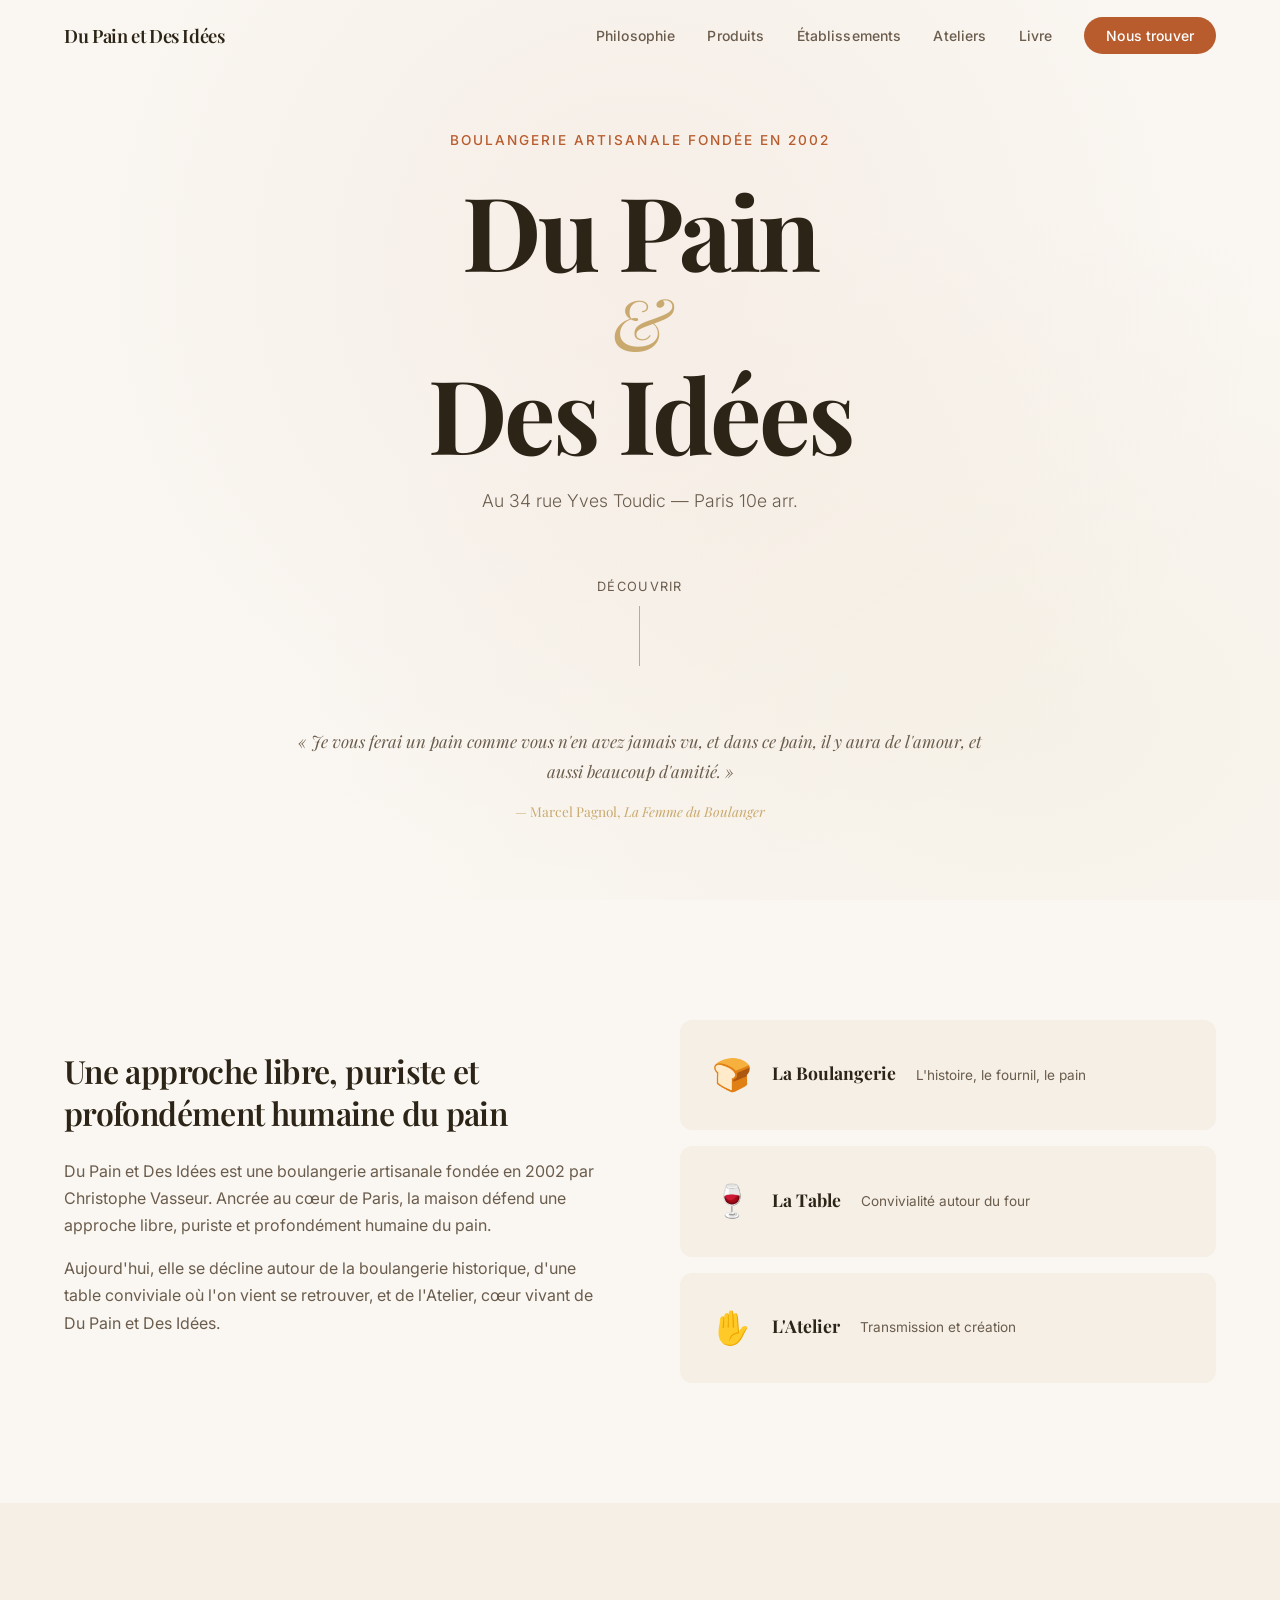
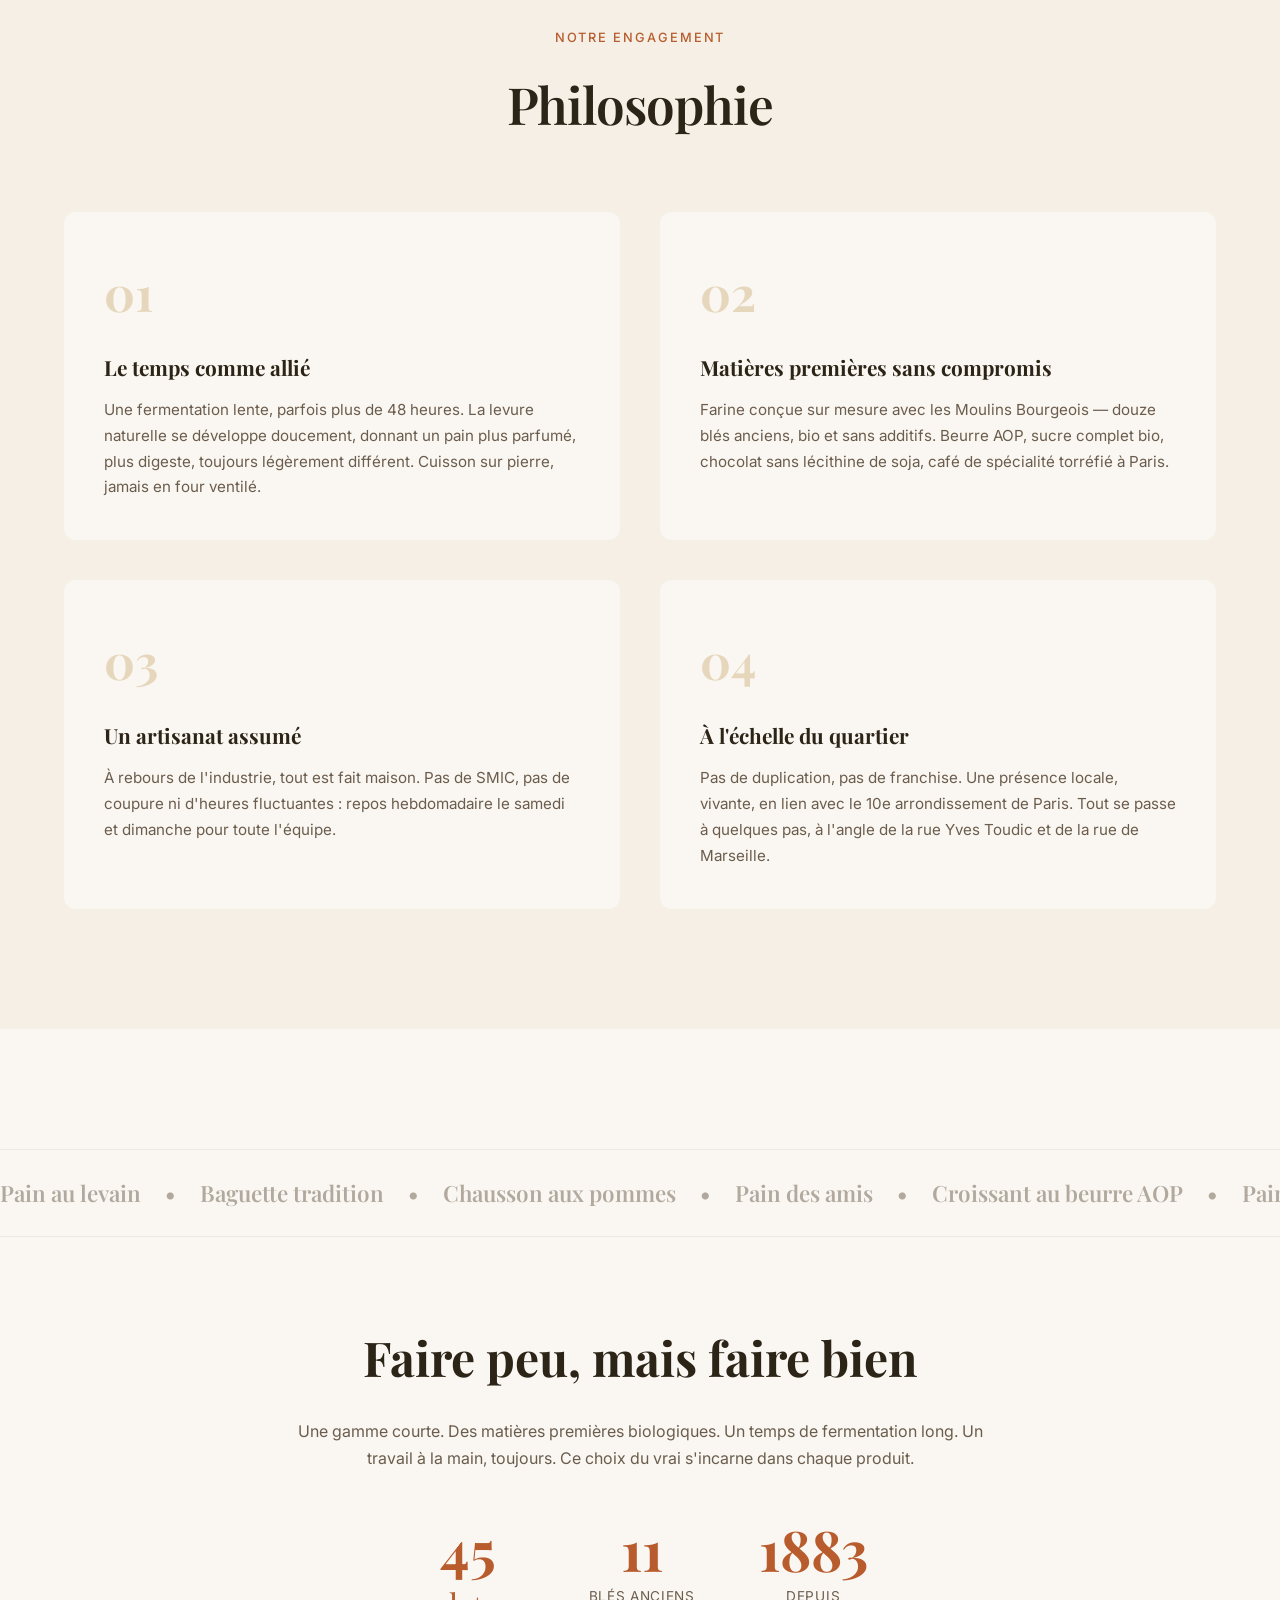
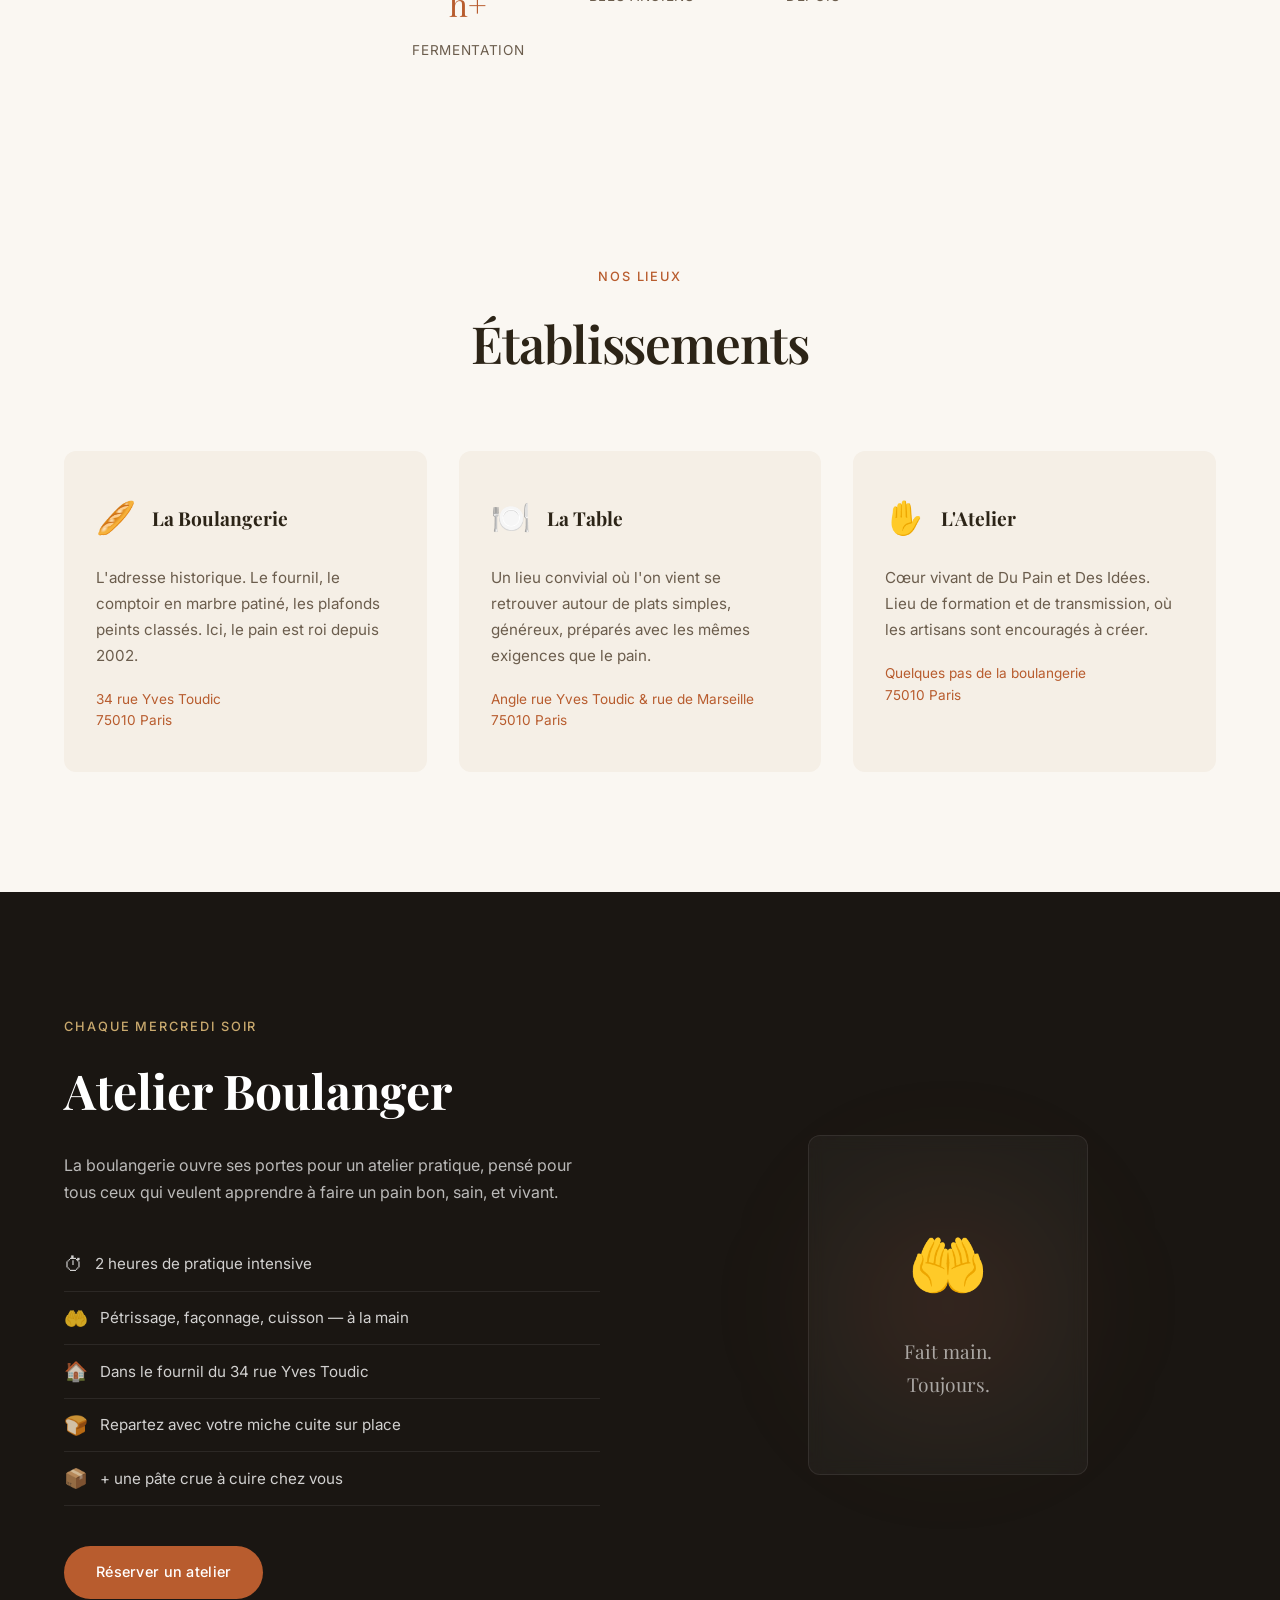
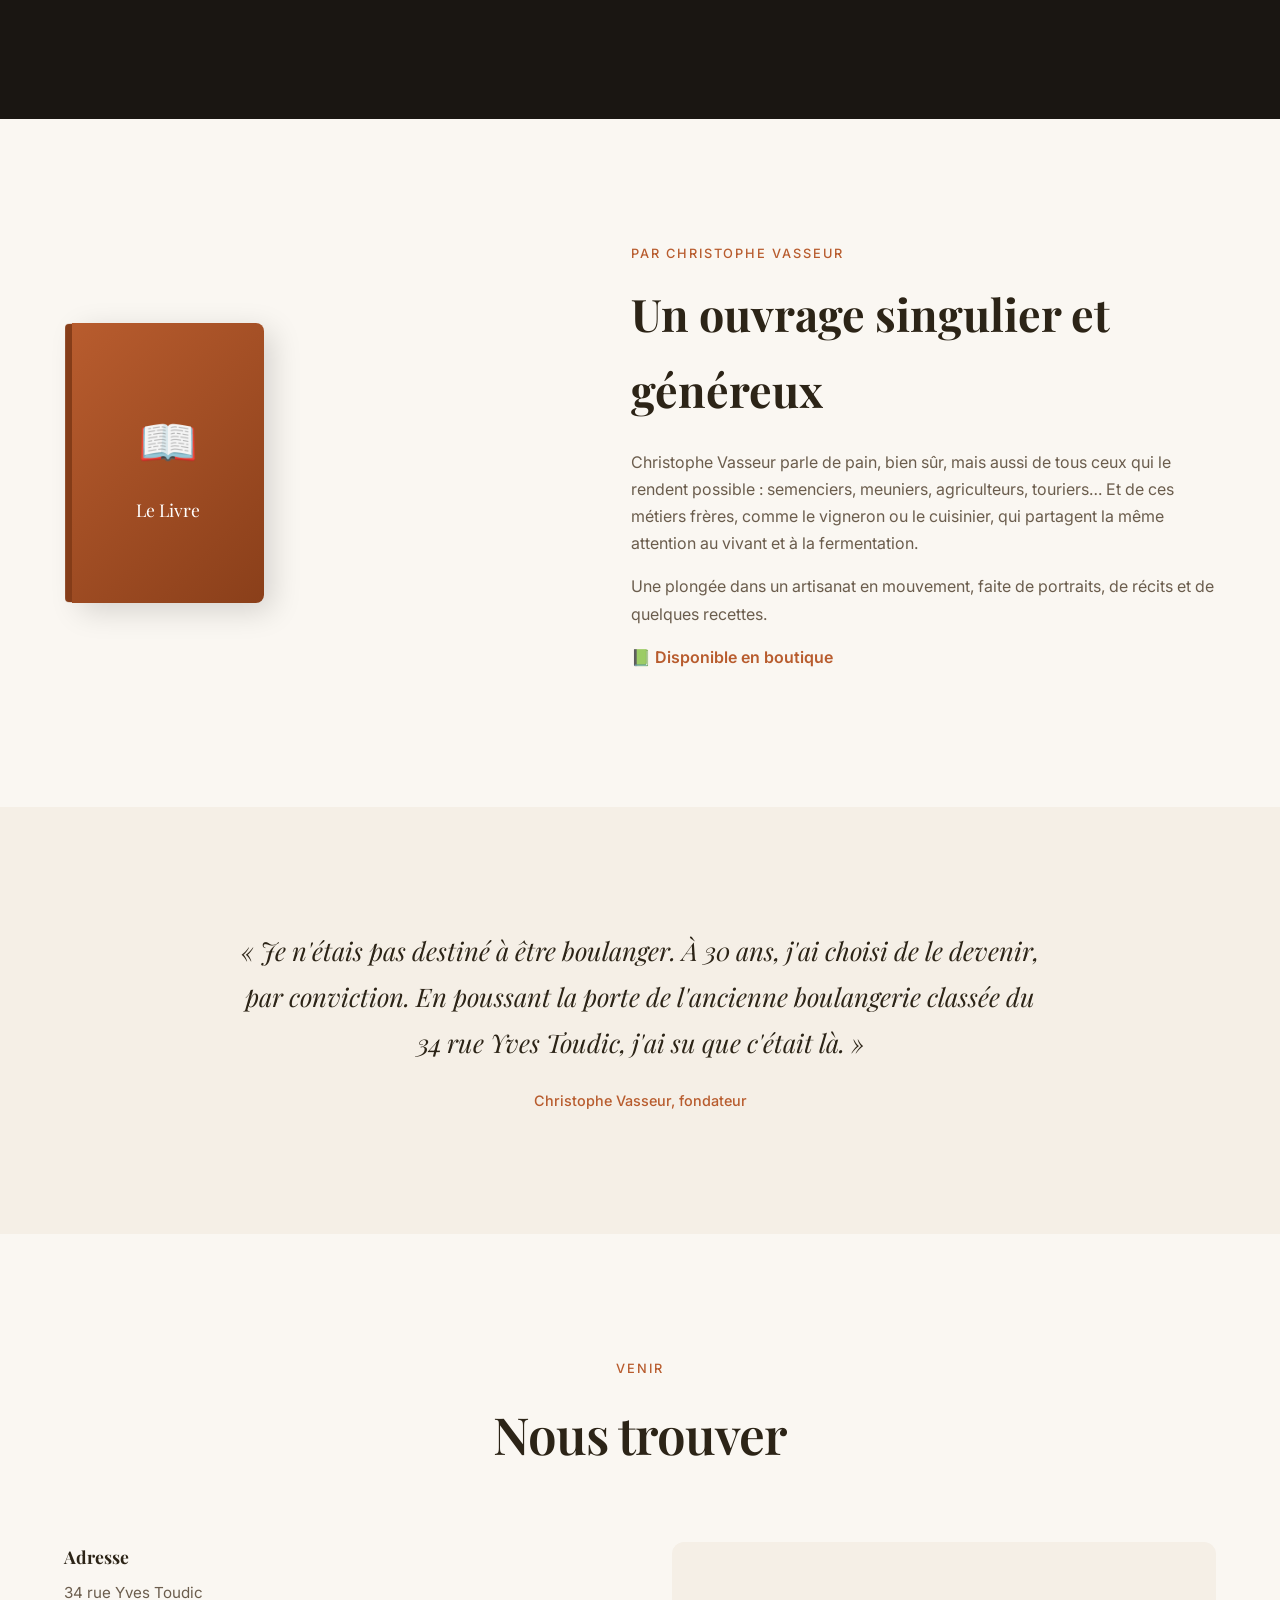
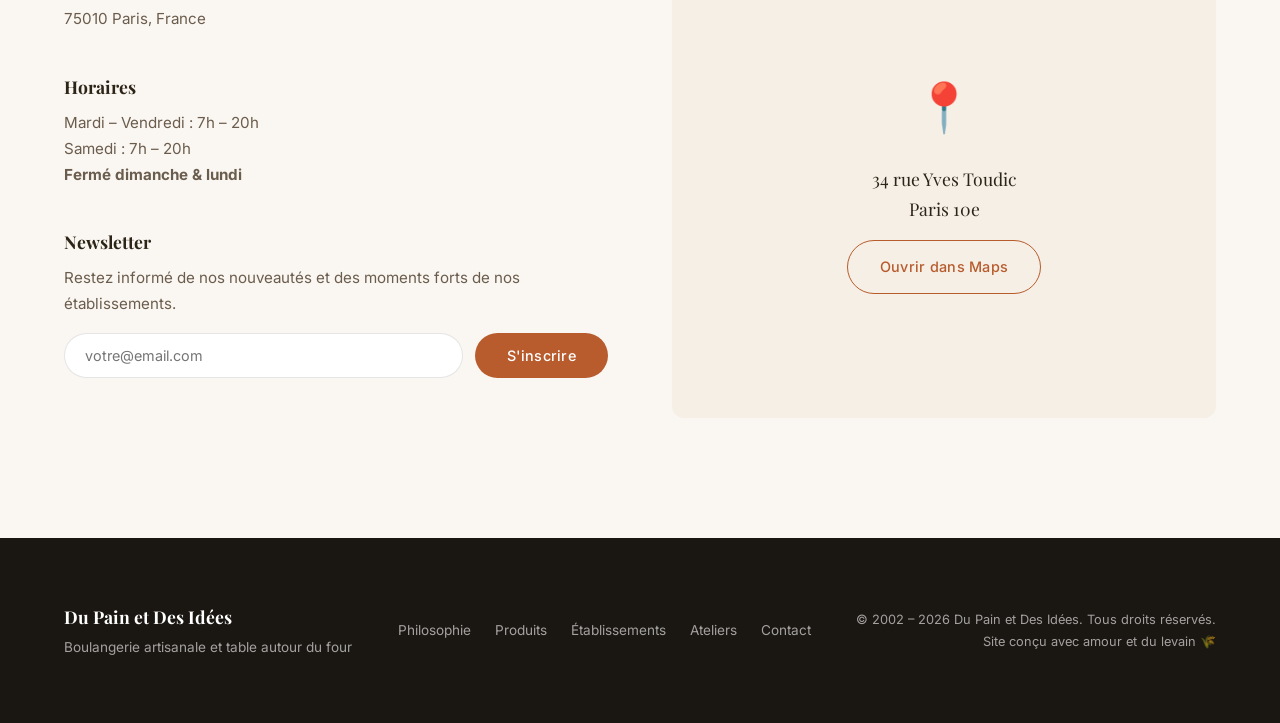
==== index.html @ c7934f28 "feat: initial site redesign for Du Pain et Des Idées - Modern responsive design with Playfair Displa" ====
<!DOCTYPE html>
<html lang="fr">
<head>
  <meta charset="UTF-8">
  <meta name="viewport" content="width=device-width, initial-scale=1.0">
  <title>Du Pain et Des Idées — Boulangerie Artisanale, Paris 10e</title>
  <meta name="description" content="Boulangerie artisanale fondée par Christophe Vasseur au 34 rue Yves Toudic, Paris 10e. Pain au levain, viennoiseries, table conviviale et ateliers.">
  <link rel="preconnect" href="https://fonts.googleapis.com">
  <link rel="preconnect" href="https://fonts.gstatic.com" crossorigin>
  <link href="https://fonts.googleapis.com/css2?family=Playfair+Display:ital,wght@0,400;0,600;0,700;1,400&family=Inter:wght@300;400;500;600&display=swap" rel="stylesheet">
  <link rel="stylesheet" href="css/style.css">
</head>
<body>

  <!-- Loader -->
  <div class="loader" id="loader">
    <div class="loader-inner">
      <div class="loader-wheat">🌾</div>
      <p>Du Pain et Des Idées</p>
    </div>
  </div>

  <!-- Navigation -->
  <nav class="nav" id="nav">
    <div class="nav-inner">
      <a href="#hero" class="nav-logo">Du Pain et Des Idées</a>
      <button class="nav-toggle" id="navToggle" aria-label="Menu">
        <span></span><span></span><span></span>
      </button>
      <ul class="nav-links" id="navLinks">
        <li><a href="#philosophie">Philosophie</a></li>
        <li><a href="#produits">Produits</a></li>
        <li><a href="#etablissements">Établissements</a></li>
        <li><a href="#atelier">Ateliers</a></li>
        <li><a href="#livre">Livre</a></li>
        <li><a href="#contact" class="nav-cta">Nous trouver</a></li>
      </ul>
    </div>
  </nav>

  <!-- Hero -->
  <section class="hero" id="hero">
    <div class="hero-bg"></div>
    <div class="hero-content">
      <p class="hero-tag reveal">Boulangerie artisanale fondée en 2002</p>
      <h1 class="hero-title reveal">
        <span>Du Pain</span>
        <span class="hero-amp">&</span>
        <span>Des Idées</span>
      </h1>
      <p class="hero-sub reveal">Au 34 rue Yves Toudic — Paris 10e arr.</p>
      <div class="hero-scroll reveal">
        <span>Découvrir</span>
        <div class="hero-scroll-line"></div>
      </div>
    </div>
    <div class="hero-quote reveal">
      <blockquote>
        «&nbsp;Je vous ferai un pain comme vous n'en avez jamais vu, et dans ce pain, il y aura de l'amour, et aussi beaucoup d'amitié.&nbsp;»
        <cite>— Marcel Pagnol, <em>La Femme du Boulanger</em></cite>
      </blockquote>
    </div>
  </section>

  <!-- Intro -->
  <section class="intro" id="intro">
    <div class="container">
      <div class="intro-grid">
        <div class="intro-text reveal-left">
          <h2>Une approche libre, puriste et profondément humaine du pain</h2>
          <p>Du Pain et Des Idées est une boulangerie artisanale fondée en 2002 par Christophe Vasseur. Ancrée au cœur de Paris, la maison défend une approche libre, puriste et profondément humaine du pain.</p>
          <p>Aujourd'hui, elle se décline autour de la boulangerie historique, d'une table conviviale où l'on vient se retrouver, et de l'Atelier, cœur vivant de Du Pain et Des Idées.</p>
        </div>
        <div class="intro-visual reveal-right">
          <div class="intro-card">
            <div class="intro-card-icon">🍞</div>
            <h3>La Boulangerie</h3>
            <p>L'histoire, le fournil, le pain</p>
          </div>
          <div class="intro-card">
            <div class="intro-card-icon">🍷</div>
            <h3>La Table</h3>
            <p>Convivialité autour du four</p>
          </div>
          <div class="intro-card">
            <div class="intro-card-icon">✋</div>
            <h3>L'Atelier</h3>
            <p>Transmission et création</p>
          </div>
        </div>
      </div>
    </div>
  </section>

  <!-- Philosophie -->
  <section class="philosophie" id="philosophie">
    <div class="container">
      <div class="section-header reveal">
        <span class="section-tag">Notre engagement</span>
        <h2>Philosophie</h2>
      </div>
      <div class="philosophie-grid">
        <div class="philosophie-card reveal-left">
          <div class="philosophie-number">01</div>
          <h3>Le temps comme allié</h3>
          <p>Une fermentation lente, parfois plus de 48 heures. La levure naturelle se développe doucement, donnant un pain plus parfumé, plus digeste, toujours légèrement différent. Cuisson sur pierre, jamais en four ventilé.</p>
        </div>
        <div class="philosophie-card reveal-right">
          <div class="philosophie-number">02</div>
          <h3>Matières premières sans compromis</h3>
          <p>Farine conçue sur mesure avec les Moulins Bourgeois — douze blés anciens, bio et sans additifs. Beurre AOP, sucre complet bio, chocolat sans lécithine de soja, café de spécialité torréfié à Paris.</p>
        </div>
        <div class="philosophie-card reveal-left">
          <div class="philosophie-number">03</div>
          <h3>Un artisanat assumé</h3>
          <p>À rebours de l'industrie, tout est fait maison. Pas de SMIC, pas de coupure ni d'heures fluctuantes : repos hebdomadaire le samedi et dimanche pour toute l'équipe.</p>
        </div>
        <div class="philosophie-card reveal-right">
          <div class="philosophie-number">04</div>
          <h3>À l'échelle du quartier</h3>
          <p>Pas de duplication, pas de franchise. Une présence locale, vivante, en lien avec le 10e arrondissement de Paris. Tout se passe à quelques pas, à l'angle de la rue Yves Toudic et de la rue de Marseille.</p>
        </div>
      </div>
    </div>
  </section>

  <!-- Produits (marquee) -->
  <section class="produits" id="produits">
    <div class="marquee">
      <div class="marquee-track">
        <span>Pain au levain</span><span>•</span>
        <span>Baguette tradition</span><span>•</span>
        <span>Chausson aux pommes</span><span>•</span>
        <span>Pain des amis</span><span>•</span>
        <span>Croissant au beurre AOP</span><span>•</span>
        <span>Pain aux noix</span><span>•</span>
        <span>Fougasse olives</span><span>•</span>
        <span>Tartes saison</span><span>•</span>
        <span>Café de spécialité</span><span>•</span>
        <span>Pain au levain</span><span>•</span>
        <span>Baguette tradition</span><span>•</span>
        <span>Chausson aux pommes</span><span>•</span>
        <span>Pain des amis</span><span>•</span>
        <span>Croissant au beurre AOP</span><span>•</span>
        <span>Pain aux noix</span><span>•</span>
        <span>Fougasse olives</span><span>•</span>
        <span>Tartes saison</span><span>•</span>
        <span>Café de spécialité</span>
      </div>
    </div>
    <div class="container">
      <div class="produits-content reveal">
        <h2>Faire peu, mais faire bien</h2>
        <p>Une gamme courte. Des matières premières biologiques. Un temps de fermentation long. Un travail à la main, toujours. Ce choix du vrai s'incarne dans chaque produit.</p>
        <div class="produits-stats">
          <div class="stat">
            <span class="stat-number" data-count="48">0</span><span class="stat-suffix">h+</span>
            <span class="stat-label">Fermentation</span>
          </div>
          <div class="stat">
            <span class="stat-number" data-count="12">0</span>
            <span class="stat-label">Blés anciens</span>
          </div>
          <div class="stat">
            <span class="stat-number" data-count="2002">0</span>
            <span class="stat-label">Depuis</span>
          </div>
        </div>
      </div>
    </div>
  </section>

  <!-- Établissements -->
  <section class="etablissements" id="etablissements">
    <div class="container">
      <div class="section-header reveal">
        <span class="section-tag">Nos lieux</span>
        <h2>Établissements</h2>
      </div>
      <div class="etab-grid">
        <div class="etab-card reveal-up" data-delay="0">
          <div class="etab-card-header">
            <span class="etab-icon">🥖</span>
            <h3>La Boulangerie</h3>
          </div>
          <p>L'adresse historique. Le fournil, le comptoir en marbre patiné, les plafonds peints classés. Ici, le pain est roi depuis 2002.</p>
          <address>34 rue Yves Toudic<br>75010 Paris</address>
        </div>
        <div class="etab-card reveal-up" data-delay="100">
          <div class="etab-card-header">
            <span class="etab-icon">🍽️</span>
            <h3>La Table</h3>
          </div>
          <p>Un lieu convivial où l'on vient se retrouver autour de plats simples, généreux, préparés avec les mêmes exigences que le pain.</p>
          <address>Angle rue Yves Toudic & rue de Marseille<br>75010 Paris</address>
        </div>
        <div class="etab-card reveal-up" data-delay="200">
          <div class="etab-card-header">
            <span class="etab-icon">✋</span>
            <h3>L'Atelier</h3>
          </div>
          <p>Cœur vivant de Du Pain et Des Idées. Lieu de formation et de transmission, où les artisans sont encouragés à créer.</p>
          <address>Quelques pas de la boulangerie<br>75010 Paris</address>
        </div>
      </div>
    </div>
  </section>

  <!-- Ateliers -->
  <section class="atelier" id="atelier">
    <div class="container">
      <div class="atelier-grid">
        <div class="atelier-text reveal-left">
          <span class="section-tag">Chaque mercredi soir</span>
          <h2>Atelier Boulanger</h2>
          <p>La boulangerie ouvre ses portes pour un atelier pratique, pensé pour tous ceux qui veulent apprendre à faire un pain bon, sain, et vivant.</p>
          <ul class="atelier-features">
            <li><span>⏱</span> 2 heures de pratique intensive</li>
            <li><span>🤲</span> Pétrissage, façonnage, cuisson — à la main</li>
            <li><span>🏠</span> Dans le fournil du 34 rue Yves Toudic</li>
            <li><span>🍞</span> Repartez avec votre miche cuite sur place</li>
            <li><span>📦</span> + une pâte crue à cuire chez vous</li>
          </ul>
          <a href="https://wecandoo.fr/atelier/paris-christophe-pain-boulanger" class="btn btn-primary" target="_blank" rel="noopener">Réserver un atelier</a>
        </div>
        <div class="atelier-visual reveal-right">
          <div class="atelier-glow"></div>
          <div class="atelier-img-placeholder">
            <span>🤲</span>
            <p>Fait main.<br>Toujours.</p>
          </div>
        </div>
      </div>
    </div>
  </section>

  <!-- Livre -->
  <section class="livre" id="livre">
    <div class="container">
      <div class="livre-grid">
        <div class="livre-visual reveal-left">
          <div class="livre-book">
            <div class="livre-book-spine"></div>
            <div class="livre-book-cover">
              <span>📖</span>
              <p>Le Livre</p>
            </div>
          </div>
        </div>
        <div class="livre-text reveal-right">
          <span class="section-tag">Par Christophe Vasseur</span>
          <h2>Un ouvrage singulier et généreux</h2>
          <p>Christophe Vasseur parle de pain, bien sûr, mais aussi de tous ceux qui le rendent possible : semenciers, meuniers, agriculteurs, touriers… Et de ces métiers frères, comme le vigneron ou le cuisinier, qui partagent la même attention au vivant et à la fermentation.</p>
          <p>Une plongée dans un artisanat en mouvement, faite de portraits, de récits et de quelques recettes.</p>
          <p class="livre-avail">📗 Disponible en boutique</p>
        </div>
      </div>
    </div>
  </section>

  <!-- Citation fondateur -->
  <section class="founder-quote">
    <div class="container">
      <blockquote class="reveal">
        <p>«&nbsp;Je n'étais pas destiné à être boulanger. À 30 ans, j'ai choisi de le devenir, par conviction. En poussant la porte de l'ancienne boulangerie classée du 34 rue Yves Toudic, j'ai su que c'était là.&nbsp;»</p>
        <cite>Christophe Vasseur, fondateur</cite>
      </blockquote>
    </div>
  </section>

  <!-- Contact -->
  <section class="contact" id="contact">
    <div class="container">
      <div class="section-header reveal">
        <span class="section-tag">Venir</span>
        <h2>Nous trouver</h2>
      </div>
      <div class="contact-grid">
        <div class="contact-info reveal-left">
          <div class="contact-item">
            <h3>Adresse</h3>
            <p>34 rue Yves Toudic<br>75010 Paris, France</p>
          </div>
          <div class="contact-item">
            <h3>Horaires</h3>
            <p>Mardi – Vendredi : 7h – 20h<br>Samedi : 7h – 20h<br><strong>Fermé dimanche & lundi</strong></p>
          </div>
          <div class="contact-item">
            <h3>Newsletter</h3>
            <p>Restez informé de nos nouveautés et des moments forts de nos établissements.</p>
            <form class="newsletter-form" onsubmit="event.preventDefault(); this.classList.add('submitted');">
              <input type="email" placeholder="votre@email.com" required>
              <button type="submit" class="btn btn-primary">S'inscrire</button>
            </form>
          </div>
        </div>
        <div class="contact-map reveal-right">
          <div class="map-placeholder">
            <div class="map-pin">📍</div>
            <p>34 rue Yves Toudic<br>Paris 10e</p>
            <a href="https://maps.google.com/?q=34+rue+Yves+Toudic+75010+Paris" target="_blank" rel="noopener" class="btn btn-outline">Ouvrir dans Maps</a>
          </div>
        </div>
      </div>
    </div>
  </section>

  <!-- Footer -->
  <footer class="footer">
    <div class="container">
      <div class="footer-inner">
        <div class="footer-brand">
          <h3>Du Pain et Des Idées</h3>
          <p>Boulangerie artisanale et table autour du four</p>
        </div>
        <div class="footer-links">
          <a href="#philosophie">Philosophie</a>
          <a href="#produits">Produits</a>
          <a href="#etablissements">Établissements</a>
          <a href="#atelier">Ateliers</a>
          <a href="#contact">Contact</a>
        </div>
        <div class="footer-copy">
          <p>© 2002 – 2026 Du Pain et Des Idées. Tous droits réservés.</p>
          <p>Site conçu avec amour et du levain 🌾</p>
        </div>
      </div>
    </div>
  </footer>

  <script src="js/main.js"></script>
</body>
</html>
---- css/style.css ----
/* ===== RESET & VARIABLES ===== */
*,*::before,*::after{margin:0;padding:0;box-sizing:border-box}
:root{
  --c-bg:#faf7f2;
  --c-bg-alt:#f0ebe3;
  --c-text:#2c2417;
  --c-text-light:#6b5d4d;
  --c-accent:#b85c2e;
  --c-accent-dark:#8a3f1a;
  --c-gold:#c9a96e;
  --c-cream:#f5efe6;
  --c-dark:#1a1612;
  --f-display:'Playfair Display',Georgia,serif;
  --f-body:'Inter',system-ui,sans-serif;
  --ease:cubic-bezier(.25,.46,.45,.94);
  --ease-out:cubic-bezier(.16,1,.3,1);
  --radius:12px;
  --nav-h:72px;
}
html{scroll-behavior:smooth;font-size:16px}
body{font-family:var(--f-body);color:var(--c-text);background:var(--c-bg);line-height:1.7;overflow-x:hidden;-webkit-font-smoothing:antialiased}
img{max-width:100%;display:block}
a{color:inherit;text-decoration:none}
ul{list-style:none}
.container{max-width:1200px;margin:0 auto;padding:0 24px}

/* ===== LOADER ===== */
.loader{position:fixed;inset:0;z-index:9999;background:var(--c-bg);display:flex;align-items:center;justify-content:center;transition:opacity .6s var(--ease),visibility .6s}
.loader.hidden{opacity:0;visibility:hidden;pointer-events:none}
.loader-inner{text-align:center;font-family:var(--f-display);font-size:1.5rem;color:var(--c-text)}
.loader-wheat{font-size:3rem;animation:pulse 1.2s ease infinite}
@keyframes pulse{0%,100%{transform:scale(1)}50%{transform:scale(1.15)}}

/* ===== NAV ===== */
.nav{position:fixed;top:0;left:0;right:0;z-index:100;height:var(--nav-h);transition:background .4s,box-shadow .4s,backdrop-filter .4s}
.nav.scrolled{background:rgba(250,247,242,.92);backdrop-filter:blur(16px);box-shadow:0 1px 0 rgba(0,0,0,.06)}
.nav-inner{max-width:1200px;margin:0 auto;padding:0 24px;height:100%;display:flex;align-items:center;justify-content:space-between}
.nav-logo{font-family:var(--f-display);font-size:1.15rem;font-weight:600;letter-spacing:-.02em;color:var(--c-text)}
.nav-links{display:flex;gap:32px;align-items:center}
.nav-links a{font-size:.875rem;font-weight:500;color:var(--c-text-light);transition:color .3s;letter-spacing:.01em}
.nav-links a:hover{color:var(--c-accent)}
.nav-cta{background:var(--c-accent)!important;color:#fff!important;padding:10px 22px;border-radius:100px;font-weight:500;transition:background .3s!important}
.nav-cta:hover{background:var(--c-accent-dark)!important}
.nav-toggle{display:none;flex-direction:column;gap:5px;background:none;border:none;cursor:pointer;padding:8px}
.nav-toggle span{width:22px;height:2px;background:var(--c-text);border-radius:2px;transition:transform .3s,opacity .3s}

/* ===== HERO ===== */
.hero{min-height:100vh;display:flex;flex-direction:column;justify-content:center;align-items:center;text-align:center;padding:calc(var(--nav-h) + 40px) 24px 60px;position:relative;overflow:hidden}
.hero-bg{position:absolute;inset:0;background:radial-gradient(ellipse at 50% 30%,rgba(184,92,46,.06) 0%,transparent 70%),radial-gradient(ellipse at 80% 80%,rgba(201,169,110,.08) 0%,transparent 50%);z-index:0}
.hero-content{position:relative;z-index:1}
.hero-tag{font-size:.85rem;letter-spacing:.15em;text-transform:uppercase;color:var(--c-accent);margin-bottom:24px;font-weight:500}
.hero-title{font-family:var(--f-display);font-size:clamp(3rem,8vw,7rem);font-weight:700;line-height:1.05;letter-spacing:-.03em;color:var(--c-text)}
.hero-title span{display:block}
.hero-amp{font-style:italic;font-weight:400;color:var(--c-gold);font-size:.7em}
.hero-sub{font-size:1.1rem;color:var(--c-text-light);margin-top:20px;font-weight:300}
.hero-scroll{margin-top:60px;display:flex;flex-direction:column;align-items:center;gap:8px;font-size:.8rem;letter-spacing:.1em;text-transform:uppercase;color:var(--c-text-light)}
.hero-scroll-line{width:1px;height:60px;background:var(--c-gold);animation:scrollLine 2s ease infinite}
@keyframes scrollLine{0%{transform:scaleY(0);transform-origin:top}50%{transform:scaleY(1);transform-origin:top}51%{transform:scaleY(1);transform-origin:bottom}100%{transform:scaleY(0);transform-origin:bottom}}
.hero-quote{position:relative;z-index:1;margin-top:60px;max-width:700px}
.hero-quote blockquote{font-family:var(--f-display);font-style:italic;font-size:1.05rem;color:var(--c-text-light);line-height:1.8}
.hero-quote cite{display:block;margin-top:12px;font-size:.85rem;font-style:normal;color:var(--c-gold)}

/* ===== SECTION HEADERS ===== */
.section-header{text-align:center;margin-bottom:64px}
.section-tag{display:inline-block;font-size:.8rem;letter-spacing:.15em;text-transform:uppercase;color:var(--c-accent);font-weight:500;margin-bottom:12px}
.section-header h2{font-family:var(--f-display);font-size:clamp(2rem,4vw,3.2rem);font-weight:600;letter-spacing:-.02em}

/* ===== INTRO ===== */
.intro{padding:120px 0}
.intro-grid{display:grid;grid-template-columns:1fr 1fr;gap:80px;align-items:center}
.intro-text h2{font-family:var(--f-display);font-size:2rem;font-weight:600;line-height:1.3;margin-bottom:24px;letter-spacing:-.02em}
.intro-text p{color:var(--c-text-light);margin-bottom:16px}
.intro-visual{display:flex;flex-direction:column;gap:16px}
.intro-card{background:var(--c-cream);padding:28px 32px;border-radius:var(--radius);display:flex;align-items:center;gap:20px;transition:transform .4s var(--ease),box-shadow .4s}
.intro-card:hover{transform:translateY(-4px);box-shadow:0 12px 40px rgba(0,0,0,.06)}
.intro-card-icon{font-size:2rem}
.intro-card h3{font-family:var(--f-display);font-size:1.1rem;margin-bottom:4px}
.intro-card p{font-size:.85rem;color:var(--c-text-light)}

/* ===== PHILOSOPHIE ===== */
.philosophie{padding:120px 0;background:var(--c-cream)}
.philosophie-grid{display:grid;grid-template-columns:1fr 1fr;gap:40px}
.philosophie-card{background:var(--c-bg);padding:40px;border-radius:var(--radius);transition:transform .4s var(--ease),box-shadow .4s}
.philosophie-card:hover{transform:translateY(-6px);box-shadow:0 20px 60px rgba(0,0,0,.07)}
.philosophie-number{font-family:var(--f-display);font-size:3rem;font-weight:700;color:var(--c-gold);opacity:.4;margin-bottom:16px}
.philosophie-card h3{font-family:var(--f-display);font-size:1.3rem;margin-bottom:12px}
.philosophie-card p{color:var(--c-text-light);font-size:.95rem}

/* ===== PRODUITS / MARQUEE ===== */
.produits{padding:120px 0 80px;overflow:hidden}
.marquee{overflow:hidden;padding:24px 0;border-top:1px solid rgba(0,0,0,.06);border-bottom:1px solid rgba(0,0,0,.06);margin-bottom:80px}
.marquee-track{display:flex;gap:24px;animation:marquee 30s linear infinite;white-space:nowrap;font-family:var(--f-display);font-size:1.4rem;font-weight:600;color:var(--c-text-light);opacity:.5;width:max-content}
@keyframes marquee{0%{transform:translateX(0)}100%{transform:translateX(-50%)}}
.produits-content{text-align:center;max-width:700px;margin:0 auto}
.produits-content h2{font-family:var(--f-display);font-size:clamp(2rem,4vw,3rem);margin-bottom:20px}
.produits-content p{color:var(--c-text-light);margin-bottom:48px}
.produits-stats{display:flex;justify-content:center;gap:64px}
.stat{text-align:center}
.stat-number{font-family:var(--f-display);font-size:3.5rem;font-weight:700;color:var(--c-accent);display:block;line-height:1}
.stat-suffix{font-family:var(--f-display);font-size:2rem;color:var(--c-accent)}
.stat-label{display:block;margin-top:8px;font-size:.85rem;color:var(--c-text-light);letter-spacing:.05em;text-transform:uppercase}

/* ===== ÉTABLISSEMENTS ===== */
.etablissements{padding:120px 0}
.etab-grid{display:grid;grid-template-columns:repeat(3,1fr);gap:32px}
.etab-card{background:var(--c-cream);padding:40px 32px;border-radius:var(--radius);transition:transform .4s var(--ease),box-shadow .4s}
.etab-card:hover{transform:translateY(-6px);box-shadow:0 20px 60px rgba(0,0,0,.07)}
.etab-card-header{display:flex;align-items:center;gap:16px;margin-bottom:20px}
.etab-icon{font-size:2rem}
.etab-card h3{font-family:var(--f-display);font-size:1.2rem}
.etab-card p{color:var(--c-text-light);font-size:.95rem;margin-bottom:20px;line-height:1.7}
.etab-card address{font-style:normal;font-size:.85rem;color:var(--c-accent);line-height:1.6}

/* ===== ATELIER ===== */
.atelier{padding:120px 0;background:var(--c-dark);color:#fff}
.atelier .section-tag{color:var(--c-gold)}
.atelier-grid{display:grid;grid-template-columns:1fr 1fr;gap:80px;align-items:center}
.atelier h2{font-family:var(--f-display);font-size:clamp(2rem,4vw,3rem);margin-bottom:20px}
.atelier-text p{color:rgba(255,255,255,.7);margin-bottom:32px}
.atelier-features{margin-bottom:40px}
.atelier-features li{display:flex;align-items:center;gap:12px;padding:10px 0;font-size:.95rem;color:rgba(255,255,255,.8);border-bottom:1px solid rgba(255,255,255,.08)}
.atelier-features li span{font-size:1.2rem}
.atelier-visual{position:relative;display:flex;justify-content:center;align-items:center}
.atelier-glow{position:absolute;width:300px;height:300px;border-radius:50%;background:radial-gradient(circle,rgba(184,92,46,.2) 0%,transparent 70%);filter:blur(60px)}
.atelier-img-placeholder{position:relative;width:280px;height:340px;background:rgba(255,255,255,.04);border:1px solid rgba(255,255,255,.08);border-radius:var(--radius);display:flex;flex-direction:column;align-items:center;justify-content:center;text-align:center;backdrop-filter:blur(8px)}
.atelier-img-placeholder span{font-size:4rem;margin-bottom:16px}
.atelier-img-placeholder p{font-family:var(--f-display);font-size:1.2rem;color:rgba(255,255,255,.6)}

/* ===== LIVRE ===== */
.livre{padding:120px 0}
.livre-grid{display:grid;grid-template-columns:1fr 1.2fr;gap:80px;align-items:center}
.livre-book{width:200px;height:280px;position:relative;perspective:800px}
.livre-book-spine{position:absolute;left:0;top:0;bottom:0;width:30px;background:var(--c-accent-dark);border-radius:4px 0 0 4px;transform:rotateY(-10deg);transform-origin:right}
.livre-book-cover{position:absolute;left:8px;top:0;right:0;bottom:0;background:linear-gradient(135deg,var(--c-accent) 0%,var(--c-accent-dark) 100%);border-radius:0 8px 8px 0;display:flex;flex-direction:column;align-items:center;justify-content:center;color:#fff;box-shadow:8px 8px 30px rgba(0,0,0,.15);transition:transform .6s var(--ease)}
.livre-book:hover .livre-book-cover{transform:rotateY(-8px)}
.livre-book-cover span{font-size:3rem;margin-bottom:12px}
.livre-book-cover p{font-family:var(--f-display);font-size:1.1rem}
.livre-text h2{font-family:var(--f-display);font-size:clamp(2rem,4vw,2.8rem);margin-bottom:20px}
.livre-text p{color:var(--c-text-light);margin-bottom:16px}
.livre-avail{color:var(--c-accent)!important;font-weight:600;font-size:1rem!important;margin-top:8px!important}

/* ===== FOUNDER QUOTE ===== */
.founder-quote{padding:120px 0;background:var(--c-cream)}
.founder-quote blockquote{text-align:center;max-width:800px;margin:0 auto}
.founder-quote p{font-family:var(--f-display);font-size:clamp(1.2rem,2.5vw,1.6rem);font-style:italic;line-height:1.8;color:var(--c-text)}
.founder-quote cite{display:block;margin-top:24px;font-size:.9rem;font-style:normal;color:var(--c-accent);font-weight:500}

/* ===== CONTACT ===== */
.contact{padding:120px 0}
.contact-grid{display:grid;grid-template-columns:1fr 1fr;gap:64px}
.contact-item{margin-bottom:40px}
.contact-item h3{font-family:var(--f-display);font-size:1.1rem;margin-bottom:8px}
.contact-item p{color:var(--c-text-light);font-size:.95rem}
.newsletter-form{display:flex;gap:12px;margin-top:16px}
.newsletter-form input{flex:1;padding:12px 20px;border:1px solid rgba(0,0,0,.1);border-radius:100px;font-family:var(--f-body);font-size:.9rem;background:#fff;outline:none;transition:border-color .3s}
.newsletter-form input:focus{border-color:var(--c-accent)}
.newsletter-form.submitted input{border-color:#4caf50}
.map-placeholder{width:100%;height:100%;min-height:300px;background:var(--c-cream);border-radius:var(--radius);display:flex;flex-direction:column;align-items:center;justify-content:center;gap:16px;text-align:center}
.map-pin{font-size:3rem;animation:bounce 2s ease infinite}
@keyframes bounce{0%,100%{transform:translateY(0)}50%{transform:translateY(-12px)}}
.map-placeholder p{font-family:var(--f-display);font-size:1.1rem;color:var(--c-text)}

/* ===== BUTTONS ===== */
.btn{display:inline-block;padding:14px 32px;border-radius:100px;font-family:var(--f-body);font-size:.9rem;font-weight:500;letter-spacing:.02em;transition:all .3s var(--ease);cursor:pointer;border:none}
.btn-primary{background:var(--c-accent);color:#fff}
.btn-primary:hover{background:var(--c-accent-dark);transform:translateY(-2px);box-shadow:0 8px 24px rgba(184,92,46,.25)}
.btn-outline{background:transparent;color:var(--c-accent);border:1.5px solid var(--c-accent)}
.btn-outline:hover{background:var(--c-accent);color:#fff}

/* ===== FOOTER ===== */
.footer{padding:64px 0;background:var(--c-dark);color:rgba(255,255,255,.6)}
.footer-inner{display:flex;justify-content:space-between;align-items:center;flex-wrap:wrap;gap:32px}
.footer-brand h3{font-family:var(--f-display);color:#fff;font-size:1.1rem;margin-bottom:4px}
.footer-brand p{font-size:.85rem}
.footer-links{display:flex;gap:24px}
.footer-links a{font-size:.85rem;transition:color .3s}
.footer-links a:hover{color:#fff}
.footer-copy{text-align:right;font-size:.8rem}

/* ===== REVEAL ANIMATIONS ===== */
.reveal,.reveal-left,.reveal-right,.reveal-up{opacity:0;transition:opacity .8s var(--ease),transform .8s var(--ease-out)}
.reveal{transform:translateY(30px)}
.reveal-left{transform:translateX(-40px)}
.reveal-right{transform:translateX(40px)}
.reveal-up{transform:translateY(40px)}
.reveal.visible,.reveal-left.visible,.reveal-right.visible,.reveal-up.visible{opacity:1;transform:translate(0)}

/* ===== RESPONSIVE ===== */
@media(max-width:1024px){
  .intro-grid,.philosophie-grid,.atelier-grid,.livre-grid,.contact-grid{grid-template-columns:1fr;gap:48px}
  .etab-grid{grid-template-columns:1fr 1fr}
  .intro-visual{flex-direction:row;flex-wrap:wrap}
  .intro-card{flex:1;min-width:200px}
}
@media(max-width:768px){
  .nav-links{display:none;position:absolute;top:var(--nav-h);left:0;right:0;background:var(--c-bg);flex-direction:column;padding:24px;gap:16px;box-shadow:0 12px 40px rgba(0,0,0,.08)}
  .nav-links.open{display:flex}
  .nav-toggle{display:flex}
  .etab-grid{grid-template-columns:1fr}
  .produits-stats{gap:32px}
  .stat-number{font-size:2.5rem}
  .footer-inner{flex-direction:column;text-align:center}
  .footer-copy{text-align:center}
  .newsletter-form{flex-direction:column}
}
@media(max-width:480px){
  .hero-title{font-size:2.8rem}
  .produits-stats{flex-direction:column;gap:24px}
}
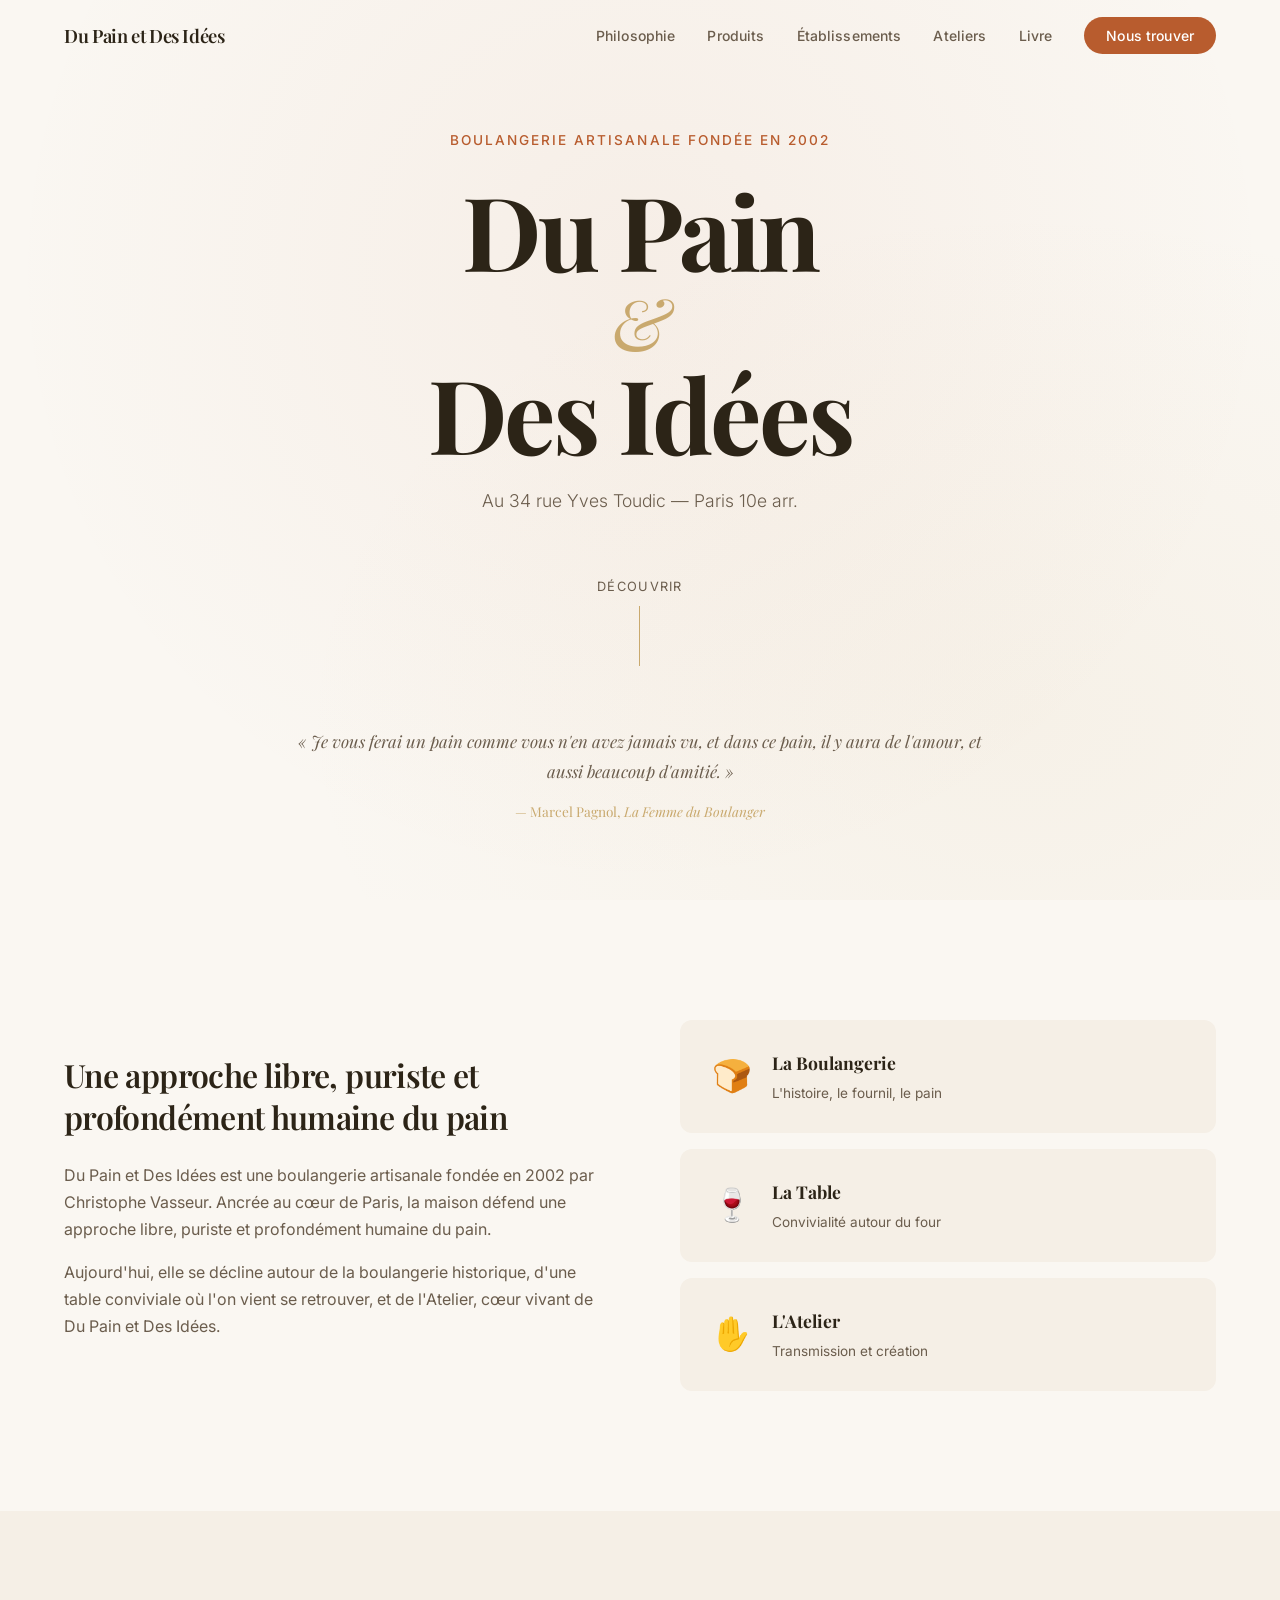
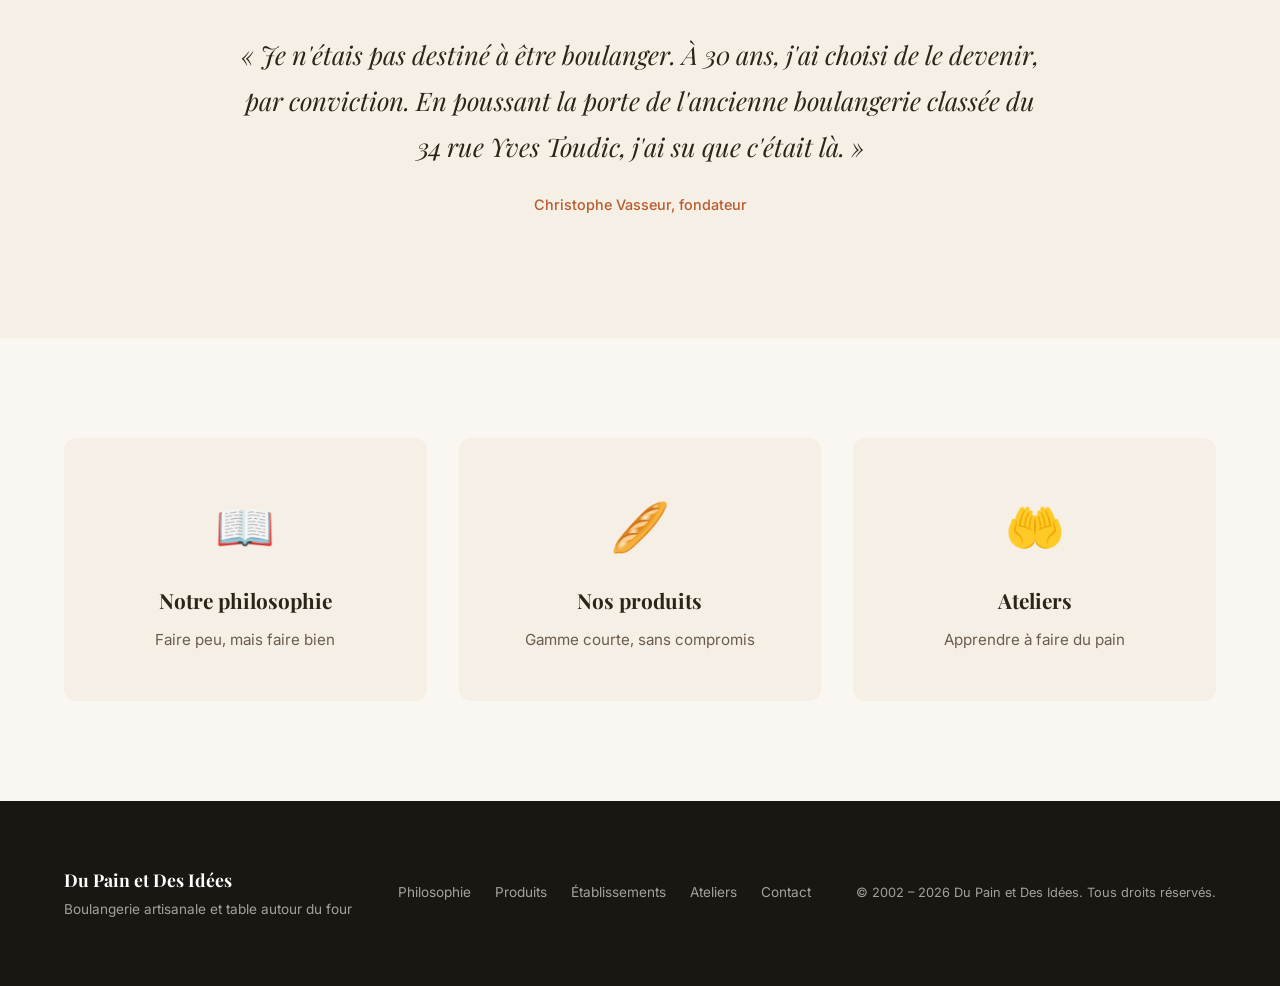
==== commit f95485e4: "feat: split into multi-page site - index.html (Home — Hero, Intro, Quote, CTA cards) - philosophie.h" ====
--- a/index.html
+++ b/index.html
@@ -23,17 +23,17 @@
   <!-- Navigation -->
   <nav class="nav" id="nav">
     <div class="nav-inner">
-      <a href="#hero" class="nav-logo">Du Pain et Des Idées</a>
+      <a href="index.html" class="nav-logo">Du Pain et Des Idées</a>
       <button class="nav-toggle" id="navToggle" aria-label="Menu">
         <span></span><span></span><span></span>
       </button>
       <ul class="nav-links" id="navLinks">
-        <li><a href="#philosophie">Philosophie</a></li>
-        <li><a href="#produits">Produits</a></li>
-        <li><a href="#etablissements">Établissements</a></li>
-        <li><a href="#atelier">Ateliers</a></li>
-        <li><a href="#livre">Livre</a></li>
-        <li><a href="#contact" class="nav-cta">Nous trouver</a></li>
+        <li><a href="philosophie.html">Philosophie</a></li>
+        <li><a href="produits.html">Produits</a></li>
+        <li><a href="etablissements.html">Établissements</a></li>
+        <li><a href="atelier.html">Ateliers</a></li>
+        <li><a href="livre.html">Livre</a></li>
+        <li><a href="contact.html" class="nav-cta">Nous trouver</a></li>
       </ul>
     </div>
   </nav>
@@ -49,10 +49,10 @@
         <span>Des Idées</span>
       </h1>
       <p class="hero-sub reveal">Au 34 rue Yves Toudic — Paris 10e arr.</p>
-      <div class="hero-scroll reveal">
+      <a href="#intro" class="hero-scroll reveal">
         <span>Découvrir</span>
         <div class="hero-scroll-line"></div>
-      </div>
+      </a>
     </div>
     <div class="hero-quote reveal">
       <blockquote>
@@ -72,193 +72,33 @@
           <p>Aujourd'hui, elle se décline autour de la boulangerie historique, d'une table conviviale où l'on vient se retrouver, et de l'Atelier, cœur vivant de Du Pain et Des Idées.</p>
         </div>
         <div class="intro-visual reveal-right">
-          <div class="intro-card">
+          <a href="etablissements.html#boulangerie" class="intro-card">
             <div class="intro-card-icon">🍞</div>
-            <h3>La Boulangerie</h3>
-            <p>L'histoire, le fournil, le pain</p>
-          </div>
-          <div class="intro-card">
+            <div>
+              <h3>La Boulangerie</h3>
+              <p>L'histoire, le fournil, le pain</p>
+            </div>
+          </a>
+          <a href="etablissements.html#table" class="intro-card">
             <div class="intro-card-icon">🍷</div>
-            <h3>La Table</h3>
-            <p>Convivialité autour du four</p>
-          </div>
-          <div class="intro-card">
+            <div>
+              <h3>La Table</h3>
+              <p>Convivialité autour du four</p>
+            </div>
+          </a>
+          <a href="etablissements.html#atelier-lieu" class="intro-card">
             <div class="intro-card-icon">✋</div>
-            <h3>L'Atelier</h3>
-            <p>Transmission et création</p>
-          </div>
+            <div>
+              <h3>L'Atelier</h3>
+              <p>Transmission et création</p>
+            </div>
+          </a>
         </div>
       </div>
     </div>
   </section>
 
-  <!-- Philosophie -->
-  <section class="philosophie" id="philosophie">
-    <div class="container">
-      <div class="section-header reveal">
-        <span class="section-tag">Notre engagement</span>
-        <h2>Philosophie</h2>
-      </div>
-      <div class="philosophie-grid">
-        <div class="philosophie-card reveal-left">
-          <div class="philosophie-number">01</div>
-          <h3>Le temps comme allié</h3>
-          <p>Une fermentation lente, parfois plus de 48 heures. La levure naturelle se développe doucement, donnant un pain plus parfumé, plus digeste, toujours légèrement différent. Cuisson sur pierre, jamais en four ventilé.</p>
-        </div>
-        <div class="philosophie-card reveal-right">
-          <div class="philosophie-number">02</div>
-          <h3>Matières premières sans compromis</h3>
-          <p>Farine conçue sur mesure avec les Moulins Bourgeois — douze blés anciens, bio et sans additifs. Beurre AOP, sucre complet bio, chocolat sans lécithine de soja, café de spécialité torréfié à Paris.</p>
-        </div>
-        <div class="philosophie-card reveal-left">
-          <div class="philosophie-number">03</div>
-          <h3>Un artisanat assumé</h3>
-          <p>À rebours de l'industrie, tout est fait maison. Pas de SMIC, pas de coupure ni d'heures fluctuantes : repos hebdomadaire le samedi et dimanche pour toute l'équipe.</p>
-        </div>
-        <div class="philosophie-card reveal-right">
-          <div class="philosophie-number">04</div>
-          <h3>À l'échelle du quartier</h3>
-          <p>Pas de duplication, pas de franchise. Une présence locale, vivante, en lien avec le 10e arrondissement de Paris. Tout se passe à quelques pas, à l'angle de la rue Yves Toudic et de la rue de Marseille.</p>
-        </div>
-      </div>
-    </div>
-  </section>
-
-  <!-- Produits (marquee) -->
-  <section class="produits" id="produits">
-    <div class="marquee">
-      <div class="marquee-track">
-        <span>Pain au levain</span><span>•</span>
-        <span>Baguette tradition</span><span>•</span>
-        <span>Chausson aux pommes</span><span>•</span>
-        <span>Pain des amis</span><span>•</span>
-        <span>Croissant au beurre AOP</span><span>•</span>
-        <span>Pain aux noix</span><span>•</span>
-        <span>Fougasse olives</span><span>•</span>
-        <span>Tartes saison</span><span>•</span>
-        <span>Café de spécialité</span><span>•</span>
-        <span>Pain au levain</span><span>•</span>
-        <span>Baguette tradition</span><span>•</span>
-        <span>Chausson aux pommes</span><span>•</span>
-        <span>Pain des amis</span><span>•</span>
-        <span>Croissant au beurre AOP</span><span>•</span>
-        <span>Pain aux noix</span><span>•</span>
-        <span>Fougasse olives</span><span>•</span>
-        <span>Tartes saison</span><span>•</span>
-        <span>Café de spécialité</span>
-      </div>
-    </div>
-    <div class="container">
-      <div class="produits-content reveal">
-        <h2>Faire peu, mais faire bien</h2>
-        <p>Une gamme courte. Des matières premières biologiques. Un temps de fermentation long. Un travail à la main, toujours. Ce choix du vrai s'incarne dans chaque produit.</p>
-        <div class="produits-stats">
-          <div class="stat">
-            <span class="stat-number" data-count="48">0</span><span class="stat-suffix">h+</span>
-            <span class="stat-label">Fermentation</span>
-          </div>
-          <div class="stat">
-            <span class="stat-number" data-count="12">0</span>
-            <span class="stat-label">Blés anciens</span>
-          </div>
-          <div class="stat">
-            <span class="stat-number" data-count="2002">0</span>
-            <span class="stat-label">Depuis</span>
-          </div>
-        </div>
-      </div>
-    </div>
-  </section>
-
-  <!-- Établissements -->
-  <section class="etablissements" id="etablissements">
-    <div class="container">
-      <div class="section-header reveal">
-        <span class="section-tag">Nos lieux</span>
-        <h2>Établissements</h2>
-      </div>
-      <div class="etab-grid">
-        <div class="etab-card reveal-up" data-delay="0">
-          <div class="etab-card-header">
-            <span class="etab-icon">🥖</span>
-            <h3>La Boulangerie</h3>
-          </div>
-          <p>L'adresse historique. Le fournil, le comptoir en marbre patiné, les plafonds peints classés. Ici, le pain est roi depuis 2002.</p>
-          <address>34 rue Yves Toudic<br>75010 Paris</address>
-        </div>
-        <div class="etab-card reveal-up" data-delay="100">
-          <div class="etab-card-header">
-            <span class="etab-icon">🍽️</span>
-            <h3>La Table</h3>
-          </div>
-          <p>Un lieu convivial où l'on vient se retrouver autour de plats simples, généreux, préparés avec les mêmes exigences que le pain.</p>
-          <address>Angle rue Yves Toudic & rue de Marseille<br>75010 Paris</address>
-        </div>
-        <div class="etab-card reveal-up" data-delay="200">
-          <div class="etab-card-header">
-            <span class="etab-icon">✋</span>
-            <h3>L'Atelier</h3>
-          </div>
-          <p>Cœur vivant de Du Pain et Des Idées. Lieu de formation et de transmission, où les artisans sont encouragés à créer.</p>
-          <address>Quelques pas de la boulangerie<br>75010 Paris</address>
-        </div>
-      </div>
-    </div>
-  </section>
-
-  <!-- Ateliers -->
-  <section class="atelier" id="atelier">
-    <div class="container">
-      <div class="atelier-grid">
-        <div class="atelier-text reveal-left">
-          <span class="section-tag">Chaque mercredi soir</span>
-          <h2>Atelier Boulanger</h2>
-          <p>La boulangerie ouvre ses portes pour un atelier pratique, pensé pour tous ceux qui veulent apprendre à faire un pain bon, sain, et vivant.</p>
-          <ul class="atelier-features">
-            <li><span>⏱</span> 2 heures de pratique intensive</li>
-            <li><span>🤲</span> Pétrissage, façonnage, cuisson — à la main</li>
-            <li><span>🏠</span> Dans le fournil du 34 rue Yves Toudic</li>
-            <li><span>🍞</span> Repartez avec votre miche cuite sur place</li>
-            <li><span>📦</span> + une pâte crue à cuire chez vous</li>
-          </ul>
-          <a href="https://wecandoo.fr/atelier/paris-christophe-pain-boulanger" class="btn btn-primary" target="_blank" rel="noopener">Réserver un atelier</a>
-        </div>
-        <div class="atelier-visual reveal-right">
-          <div class="atelier-glow"></div>
-          <div class="atelier-img-placeholder">
-            <span>🤲</span>
-            <p>Fait main.<br>Toujours.</p>
-          </div>
-        </div>
-      </div>
-    </div>
-  </section>
-
-  <!-- Livre -->
-  <section class="livre" id="livre">
-    <div class="container">
-      <div class="livre-grid">
-        <div class="livre-visual reveal-left">
-          <div class="livre-book">
-            <div class="livre-book-spine"></div>
-            <div class="livre-book-cover">
-              <span>📖</span>
-              <p>Le Livre</p>
-            </div>
-          </div>
-        </div>
-        <div class="livre-text reveal-right">
-          <span class="section-tag">Par Christophe Vasseur</span>
-          <h2>Un ouvrage singulier et généreux</h2>
-          <p>Christophe Vasseur parle de pain, bien sûr, mais aussi de tous ceux qui le rendent possible : semenciers, meuniers, agriculteurs, touriers… Et de ces métiers frères, comme le vigneron ou le cuisinier, qui partagent la même attention au vivant et à la fermentation.</p>
-          <p>Une plongée dans un artisanat en mouvement, faite de portraits, de récits et de quelques recettes.</p>
-          <p class="livre-avail">📗 Disponible en boutique</p>
-        </div>
-      </div>
-    </div>
-  </section>
-
-  <!-- Citation fondateur -->
+  <!-- Founder Quote -->
   <section class="founder-quote">
     <div class="container">
       <blockquote class="reveal">
@@ -268,39 +108,25 @@
     </div>
   </section>
 
-  <!-- Contact -->
-  <section class="contact" id="contact">
+  <!-- CTA -->
+  <section class="home-cta">
     <div class="container">
-      <div class="section-header reveal">
-        <span class="section-tag">Venir</span>
-        <h2>Nous trouver</h2>
-      </div>
-      <div class="contact-grid">
-        <div class="contact-info reveal-left">
-          <div class="contact-item">
-            <h3>Adresse</h3>
-            <p>34 rue Yves Toudic<br>75010 Paris, France</p>
-          </div>
-          <div class="contact-item">
-            <h3>Horaires</h3>
-            <p>Mardi – Vendredi : 7h – 20h<br>Samedi : 7h – 20h<br><strong>Fermé dimanche & lundi</strong></p>
-          </div>
-          <div class="contact-item">
-            <h3>Newsletter</h3>
-            <p>Restez informé de nos nouveautés et des moments forts de nos établissements.</p>
-            <form class="newsletter-form" onsubmit="event.preventDefault(); this.classList.add('submitted');">
-              <input type="email" placeholder="votre@email.com" required>
-              <button type="submit" class="btn btn-primary">S'inscrire</button>
-            </form>
-          </div>
-        </div>
-        <div class="contact-map reveal-right">
-          <div class="map-placeholder">
-            <div class="map-pin">📍</div>
-            <p>34 rue Yves Toudic<br>Paris 10e</p>
-            <a href="https://maps.google.com/?q=34+rue+Yves+Toudic+75010+Paris" target="_blank" rel="noopener" class="btn btn-outline">Ouvrir dans Maps</a>
-          </div>
-        </div>
+      <div class="home-cta-grid reveal">
+        <a href="philosophie.html" class="home-cta-card">
+          <span class="home-cta-icon">📖</span>
+          <h3>Notre philosophie</h3>
+          <p>Faire peu, mais faire bien</p>
+        </a>
+        <a href="produits.html" class="home-cta-card">
+          <span class="home-cta-icon">🥖</span>
+          <h3>Nos produits</h3>
+          <p>Gamme courte, sans compromis</p>
+        </a>
+        <a href="atelier.html" class="home-cta-card">
+          <span class="home-cta-icon">🤲</span>
+          <h3>Ateliers</h3>
+          <p>Apprendre à faire du pain</p>
+        </a>
       </div>
     </div>
   </section>
@@ -314,15 +140,14 @@
           <p>Boulangerie artisanale et table autour du four</p>
         </div>
         <div class="footer-links">
-          <a href="#philosophie">Philosophie</a>
-          <a href="#produits">Produits</a>
-          <a href="#etablissements">Établissements</a>
-          <a href="#atelier">Ateliers</a>
-          <a href="#contact">Contact</a>
+          <a href="philosophie.html">Philosophie</a>
+          <a href="produits.html">Produits</a>
+          <a href="etablissements.html">Établissements</a>
+          <a href="atelier.html">Ateliers</a>
+          <a href="contact.html">Contact</a>
         </div>
         <div class="footer-copy">
           <p>© 2002 – 2026 Du Pain et Des Idées. Tous droits réservés.</p>
-          <p>Site conçu avec amour et du levain 🌾</p>
         </div>
       </div>
     </div>
--- a/css/style.css
+++ b/css/style.css
@@ -38,7 +38,7 @@
 .nav-logo{font-family:var(--f-display);font-size:1.15rem;font-weight:600;letter-spacing:-.02em;color:var(--c-text)}
 .nav-links{display:flex;gap:32px;align-items:center}
 .nav-links a{font-size:.875rem;font-weight:500;color:var(--c-text-light);transition:color .3s;letter-spacing:.01em}
-.nav-links a:hover{color:var(--c-accent)}
+.nav-links a:hover,.nav-links a.active{color:var(--c-accent)}
 .nav-cta{background:var(--c-accent)!important;color:#fff!important;padding:10px 22px;border-radius:100px;font-weight:500;transition:background .3s!important}
 .nav-cta:hover{background:var(--c-accent-dark)!important}
 .nav-toggle{display:none;flex-direction:column;gap:5px;background:none;border:none;cursor:pointer;padding:8px}
@@ -185,9 +185,85 @@
 .reveal-up{transform:translateY(40px)}
 .reveal.visible,.reveal-left.visible,.reveal-right.visible,.reveal-up.visible{opacity:1;transform:translate(0)}
 
+/* ===== PAGE HEADER ===== */
+.page-header{padding:calc(var(--nav-h) + 80px) 0 60px;text-align:center;background:linear-gradient(180deg,var(--c-cream) 0%,var(--c-bg) 100%)}
+.page-header h1{font-family:var(--f-display);font-size:clamp(2.5rem,5vw,4rem);font-weight:700;letter-spacing:-.03em;margin-bottom:12px}
+.page-header-sub{font-size:1.1rem;color:var(--c-text-light);font-weight:300;max-width:600px;margin:0 auto}
+
+/* ===== PAGE SECTION ===== */
+.page-section{padding:100px 0}
+.page-section.bg-cream{background:var(--c-cream)}
+.page-intro{max-width:800px;margin:0 auto;text-align:center}
+.page-intro p{font-size:1.1rem;color:var(--c-text-light);line-height:1.9}
+
+/* ===== HOME CTA CARDS ===== */
+.home-cta{padding:100px 0}
+.home-cta-grid{display:grid;grid-template-columns:repeat(3,1fr);gap:32px}
+.home-cta-card{display:block;background:var(--c-cream);padding:48px 32px;border-radius:var(--radius);text-align:center;transition:transform .4s var(--ease),box-shadow .4s}
+.home-cta-card:hover{transform:translateY(-6px);box-shadow:0 20px 60px rgba(0,0,0,.07)}
+.home-cta-icon{font-size:3rem;display:block;margin-bottom:16px}
+.home-cta-card h3{font-family:var(--f-display);font-size:1.3rem;margin-bottom:8px}
+.home-cta-card p{color:var(--c-text-light);font-size:.95rem}
+
+/* ===== ETAB DETAIL ===== */
+.etab-detail-grid{display:grid;grid-template-columns:1fr 1fr;gap:80px;align-items:center}
+.etab-detail-grid.reverse{direction:rtl}
+.etab-detail-grid.reverse>*{direction:ltr}
+.etab-detail-icon{font-size:3rem;display:block;margin-bottom:16px}
+.etab-detail-text h2{font-family:var(--f-display);font-size:clamp(2rem,4vw,2.8rem);margin-bottom:20px}
+.etab-detail-text p{color:var(--c-text-light);margin-bottom:16px;line-height:1.8}
+.etab-detail-text address{font-style:normal;font-size:.95rem;color:var(--c-accent);margin-top:24px;line-height:1.7}
+.etab-detail-placeholder{width:100%;height:360px;background:var(--c-cream);border-radius:var(--radius);display:flex;flex-direction:column;align-items:center;justify-content:center;text-align:center;border:1px solid rgba(0,0,0,.04)}
+.etab-detail-placeholder span{font-size:4rem;margin-bottom:16px}
+.etab-detail-placeholder p{font-family:var(--f-display);font-size:1.1rem;color:var(--c-text-light);line-height:1.6}
+
+/* ===== PRODUITS CAT ===== */
+.produits-categories{display:grid;grid-template-columns:repeat(2,1fr);gap:32px}
+.produit-categorie{background:var(--c-bg);padding:40px;border-radius:var(--radius);transition:transform .4s var(--ease),box-shadow .4s}
+.produit-categorie:hover{transform:translateY(-6px);box-shadow:0 20px 60px rgba(0,0,0,.07)}
+.produit-categorie-icon{font-size:2.5rem;margin-bottom:16px}
+.produit-categorie h3{font-family:var(--f-display);font-size:1.3rem;margin-bottom:12px}
+.produit-categorie p{color:var(--c-text-light);font-size:.95rem;margin-bottom:16px}
+.produit-categorie ul{list-style:none}
+.produit-categorie li{padding:6px 0;font-size:.9rem;color:var(--c-text-light);display:flex;align-items:center;gap:8px}
+.produit-categorie li::before{content:'\2713';color:var(--c-accent);font-weight:600;font-size:.8rem}
+
+/* ===== TIMELINE ===== */
+.timeline{max-width:700px;margin:0 auto}
+.timeline-item{display:flex;gap:32px;padding:32px 0;border-bottom:1px solid rgba(0,0,0,.06)}
+.timeline-item:last-child{border-bottom:none}
+.timeline-marker{font-family:var(--f-display);font-size:2rem;font-weight:700;color:var(--c-gold);opacity:.5;min-width:60px}
+.timeline-content h3{font-family:var(--f-display);font-size:1.15rem;margin-bottom:8px}
+.timeline-content p{color:var(--c-text-light);font-size:.95rem}
+
+/* ===== ATELIER HERO ===== */
+.atelier-hero{padding:calc(var(--nav-h) + 80px) 0 120px;background:var(--c-dark);color:#fff}
+.atelier-hero .section-tag{color:var(--c-gold)}
+.atelier-hero h1{font-family:var(--f-display);font-size:clamp(2.5rem,5vw,4rem);margin-bottom:20px}
+.atelier-hero .atelier-text p{color:rgba(255,255,255,.7);margin-bottom:32px}
+
+/* ===== ATELIER CTA ===== */
+.atelier-cta{padding:100px 0;background:var(--c-cream)}
+.atelier-cta-inner{text-align:center;max-width:600px;margin:0 auto}
+.atelier-cta-inner h2{font-family:var(--f-display);font-size:clamp(2rem,4vw,2.8rem);margin-bottom:16px}
+.atelier-cta-inner p{color:var(--c-text-light);margin-bottom:32px}
+
+/* ===== LIVRE AVAIL ===== */
+.livre-avail-box{display:flex;align-items:center;gap:16px;background:var(--c-cream);padding:20px 28px;border-radius:var(--radius);margin-top:32px;border-left:4px solid var(--c-accent)}
+.livre-avail-box span{font-size:2rem}
+.livre-avail-box strong{color:var(--c-accent);font-size:1rem}
+.livre-avail-box p{font-size:.85rem;color:var(--c-text-light);margin:4px 0 0}
+
+/* ===== HORAIRES ===== */
+.horaires-grid{margin-top:12px}
+.horaire{display:flex;justify-content:space-between;padding:10px 0;border-bottom:1px solid rgba(0,0,0,.06);font-size:.95rem}
+.horaire.ferme .heures{color:var(--c-accent);font-weight:500}
+.horaire .jour{color:var(--c-text)}
+.horaire .heures{color:var(--c-text-light)}
+
 /* ===== RESPONSIVE ===== */
 @media(max-width:1024px){
-  .intro-grid,.philosophie-grid,.atelier-grid,.livre-grid,.contact-grid{grid-template-columns:1fr;gap:48px}
+  .intro-grid,.philosophie-grid,.atelier-grid,.livre-grid,.contact-grid,.etab-detail-grid{grid-template-columns:1fr;gap:48px}
   .etab-grid{grid-template-columns:1fr 1fr}
   .intro-visual{flex-direction:row;flex-wrap:wrap}
   .intro-card{flex:1;min-width:200px}
@@ -196,7 +272,7 @@
   .nav-links{display:none;position:absolute;top:var(--nav-h);left:0;right:0;background:var(--c-bg);flex-direction:column;padding:24px;gap:16px;box-shadow:0 12px 40px rgba(0,0,0,.08)}
   .nav-links.open{display:flex}
   .nav-toggle{display:flex}
-  .etab-grid{grid-template-columns:1fr}
+  .etab-grid,.home-cta-grid,.produits-categories{grid-template-columns:1fr}
   .produits-stats{gap:32px}
   .stat-number{font-size:2.5rem}
   .footer-inner{flex-direction:column;text-align:center}
@@ -205,5 +281,6 @@
 }
 @media(max-width:480px){
   .hero-title{font-size:2.8rem}
+  .page-header h1{font-size:2.5rem}
   .produits-stats{flex-direction:column;gap:24px}
 }
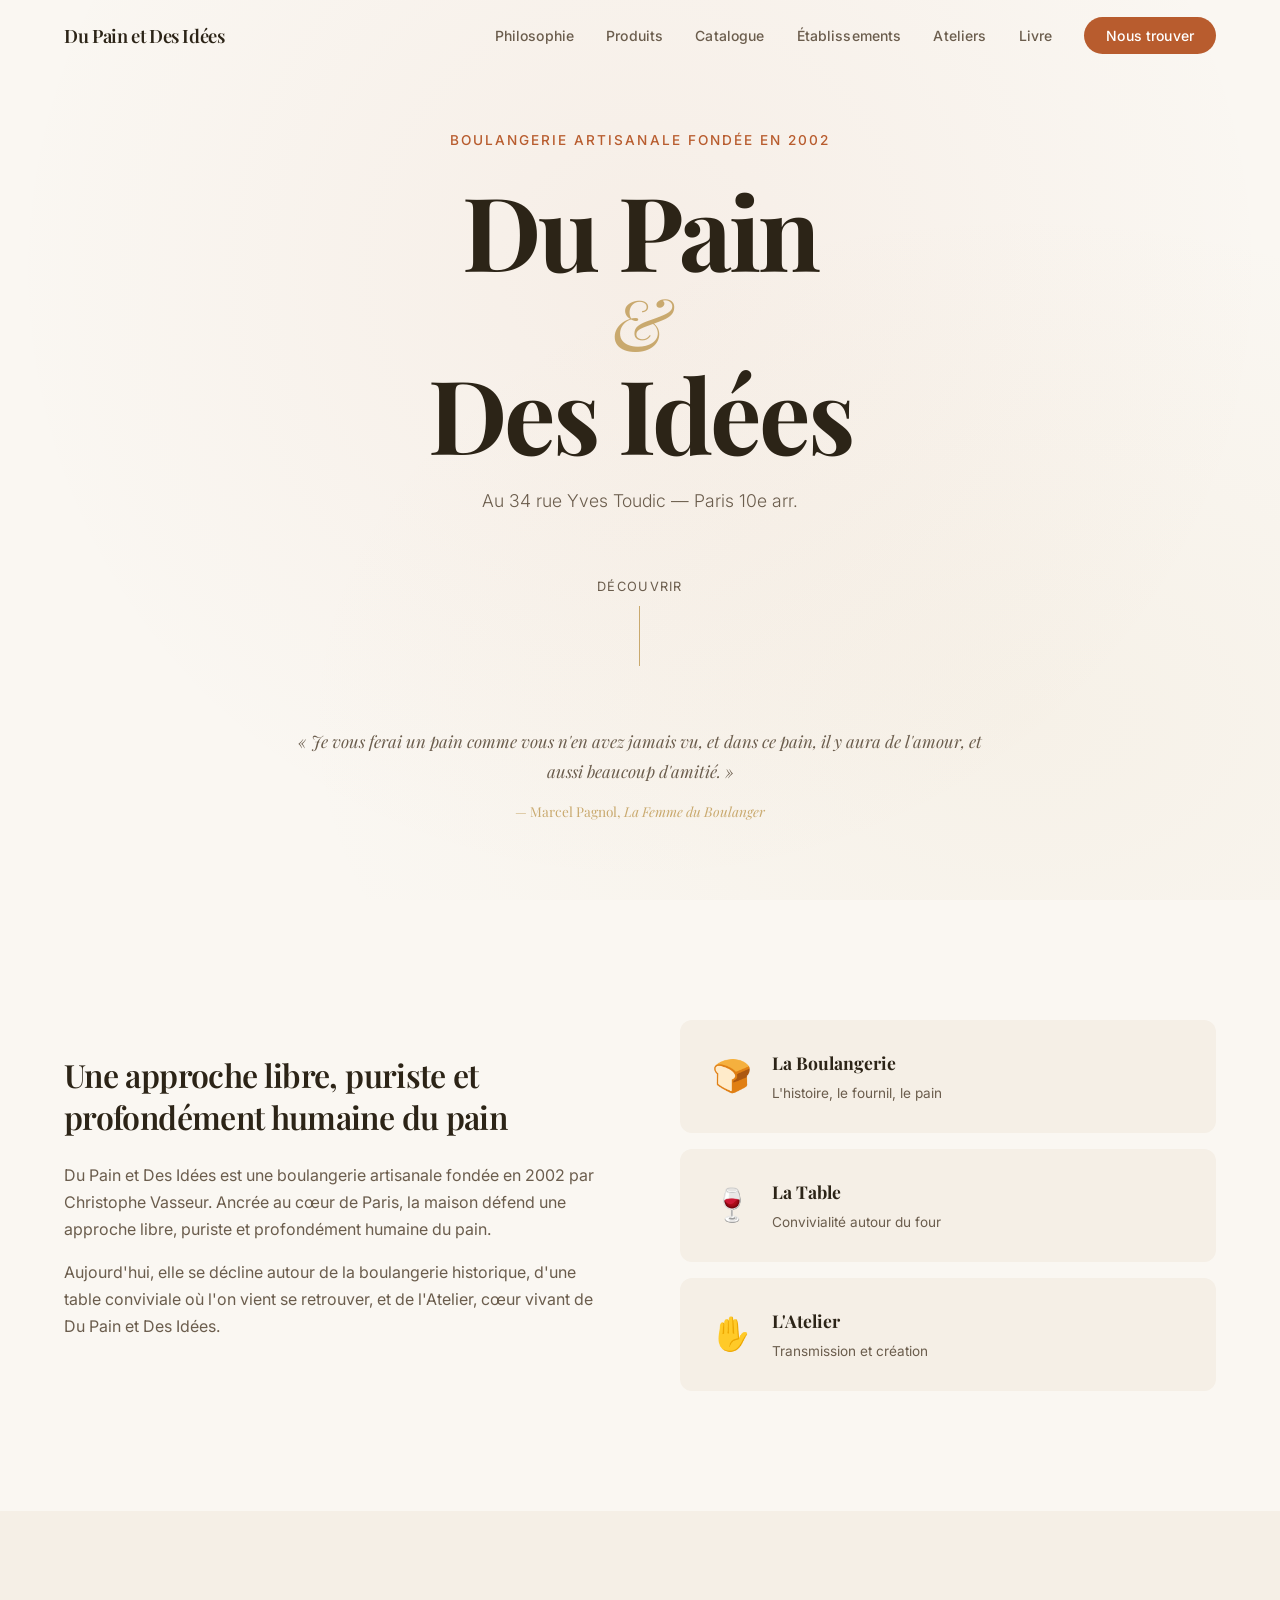
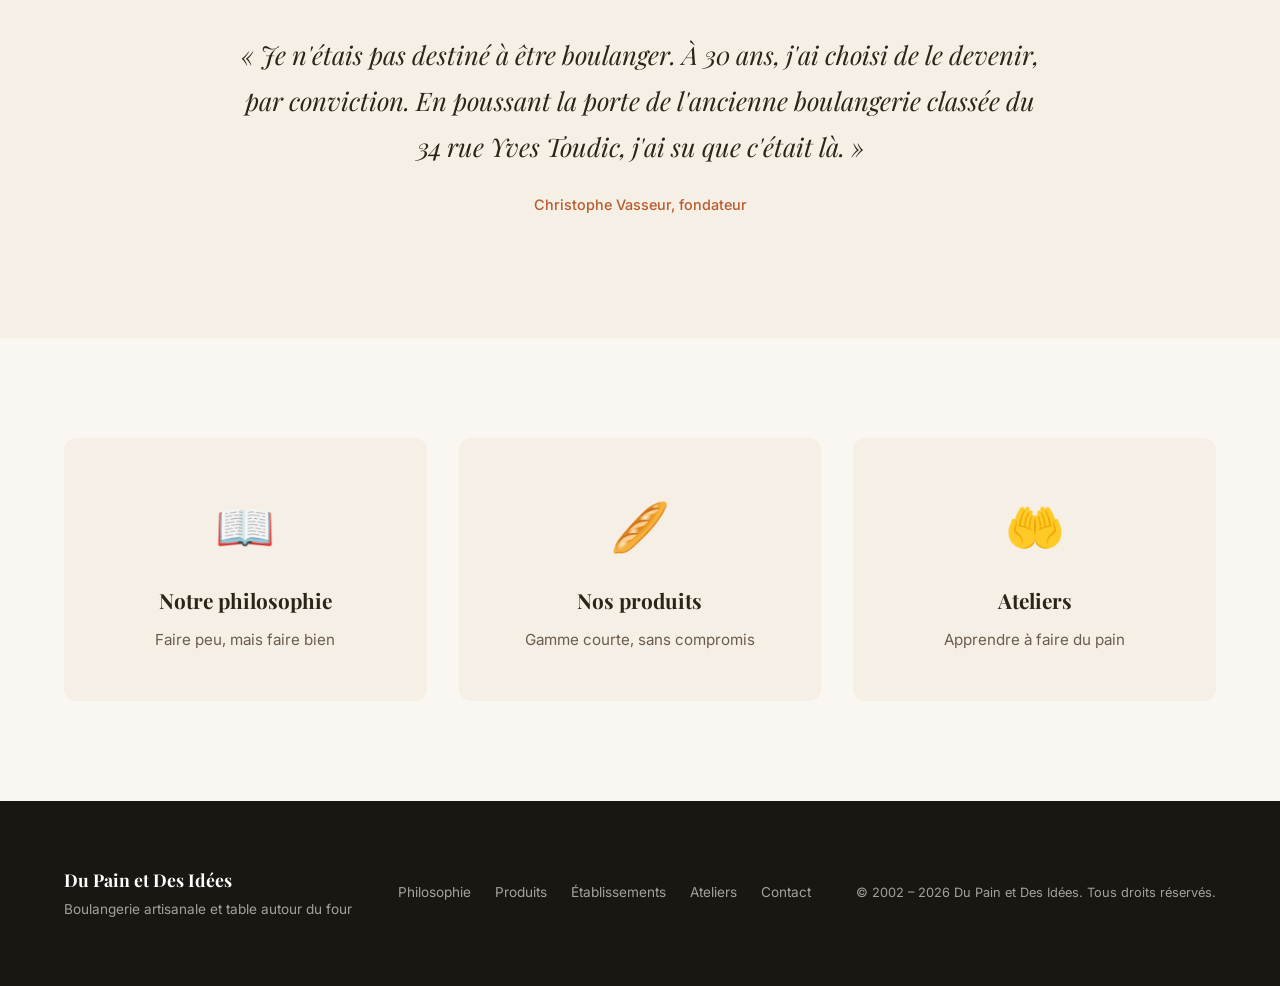
==== commit 7d330262: "feat: add catalogue page - 16 products across 5 categories (pains, viennoiseries, tartes, spécialité" ====
--- a/index.html
+++ b/index.html
@@ -30,6 +30,7 @@
       <ul class="nav-links" id="navLinks">
         <li><a href="philosophie.html">Philosophie</a></li>
         <li><a href="produits.html">Produits</a></li>
+        <li><a href="catalogue.html">Catalogue</a></li>
         <li><a href="etablissements.html">Établissements</a></li>
         <li><a href="atelier.html">Ateliers</a></li>
         <li><a href="livre.html">Livre</a></li>
--- a/css/style.css
+++ b/css/style.css
@@ -261,6 +261,34 @@
 .horaire .jour{color:var(--c-text)}
 .horaire .heures{color:var(--c-text-light)}
 
+/* ===== CATALOGUE FILTERS ===== */
+.catalogue-filters{padding:0 0 40px}
+.filters-bar{display:flex;flex-wrap:wrap;gap:12px;justify-content:center}
+.filter-btn{padding:10px 24px;border-radius:100px;border:1.5px solid rgba(0,0,0,.1);background:transparent;font-family:var(--f-body);font-size:.85rem;font-weight:500;color:var(--c-text-light);cursor:pointer;transition:all .3s var(--ease)}
+.filter-btn:hover{border-color:var(--c-accent);color:var(--c-accent)}
+.filter-btn.active{background:var(--c-accent);border-color:var(--c-accent);color:#fff}
+
+/* ===== CATALOGUE GRID ===== */
+.catalogue-grid{display:grid;grid-template-columns:repeat(3,1fr);gap:28px}
+.catalogue-card{background:#fff;border-radius:var(--radius);overflow:hidden;transition:transform .4s var(--ease),box-shadow .4s,opacity .3s;border:1px solid rgba(0,0,0,.04)}
+.catalogue-card:hover{transform:translateY(-6px);box-shadow:0 20px 60px rgba(0,0,0,.08)}
+.catalogue-img{height:180px;background:var(--c-cream);display:flex;align-items:center;justify-content:center;border-bottom:1px solid rgba(0,0,0,.04)}
+.catalogue-img span{font-size:4rem;transition:transform .4s var(--ease)}
+.catalogue-card:hover .catalogue-img span{transform:scale(1.15) rotate(-5deg)}
+.catalogue-body{padding:28px}
+.catalogue-tag{display:inline-block;font-size:.7rem;letter-spacing:.1em;text-transform:uppercase;color:var(--c-accent);font-weight:600;background:rgba(184,92,46,.08);padding:4px 12px;border-radius:100px;margin-bottom:12px}
+.catalogue-body h3{font-family:var(--f-display);font-size:1.15rem;margin-bottom:8px}
+.catalogue-body p{font-size:.9rem;color:var(--c-text-light);line-height:1.7;margin-bottom:16px}
+.catalogue-details{display:flex;flex-wrap:wrap;gap:8px}
+.catalogue-details span{font-size:.78rem;color:var(--c-text-light);background:var(--c-cream);padding:6px 12px;border-radius:100px;white-space:nowrap}
+
+/* ===== CATALOGUE NOTE ===== */
+.catalogue-note{padding:0 0 100px}
+.catalogue-note-inner{display:flex;align-items:flex-start;gap:20px;background:var(--c-cream);padding:32px 36px;border-radius:var(--radius);border-left:4px solid var(--c-accent);max-width:800px;margin:0 auto}
+.catalogue-note-inner span{font-size:2rem;flex-shrink:0}
+.catalogue-note-inner h3{font-family:var(--f-display);font-size:1.1rem;margin-bottom:8px}
+.catalogue-note-inner p{font-size:.9rem;color:var(--c-text-light);line-height:1.7}
+
 /* ===== RESPONSIVE ===== */
 @media(max-width:1024px){
   .intro-grid,.philosophie-grid,.atelier-grid,.livre-grid,.contact-grid,.etab-detail-grid{grid-template-columns:1fr;gap:48px}
@@ -272,7 +300,7 @@
   .nav-links{display:none;position:absolute;top:var(--nav-h);left:0;right:0;background:var(--c-bg);flex-direction:column;padding:24px;gap:16px;box-shadow:0 12px 40px rgba(0,0,0,.08)}
   .nav-links.open{display:flex}
   .nav-toggle{display:flex}
-  .etab-grid,.home-cta-grid,.produits-categories{grid-template-columns:1fr}
+  .etab-grid,.home-cta-grid,.produits-categories,.catalogue-grid{grid-template-columns:1fr}
   .produits-stats{gap:32px}
   .stat-number{font-size:2.5rem}
   .footer-inner{flex-direction:column;text-align:center}
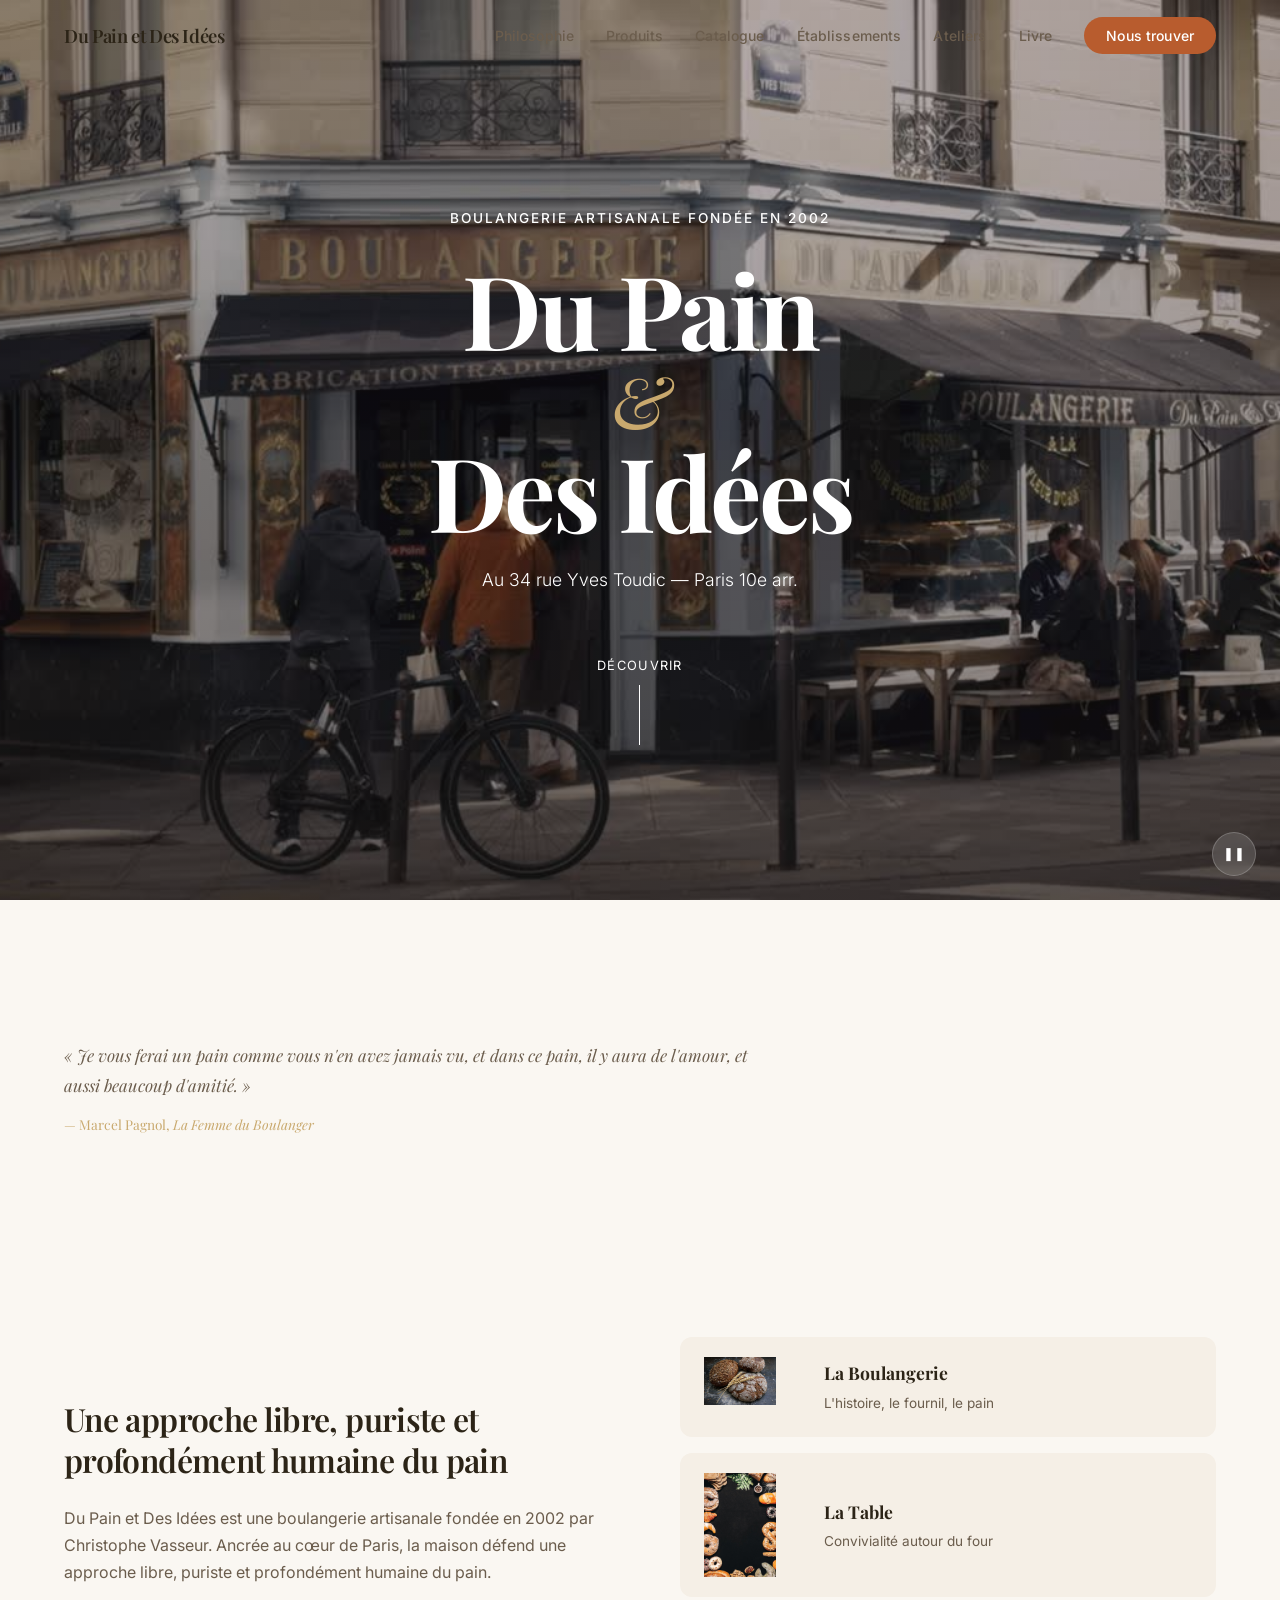
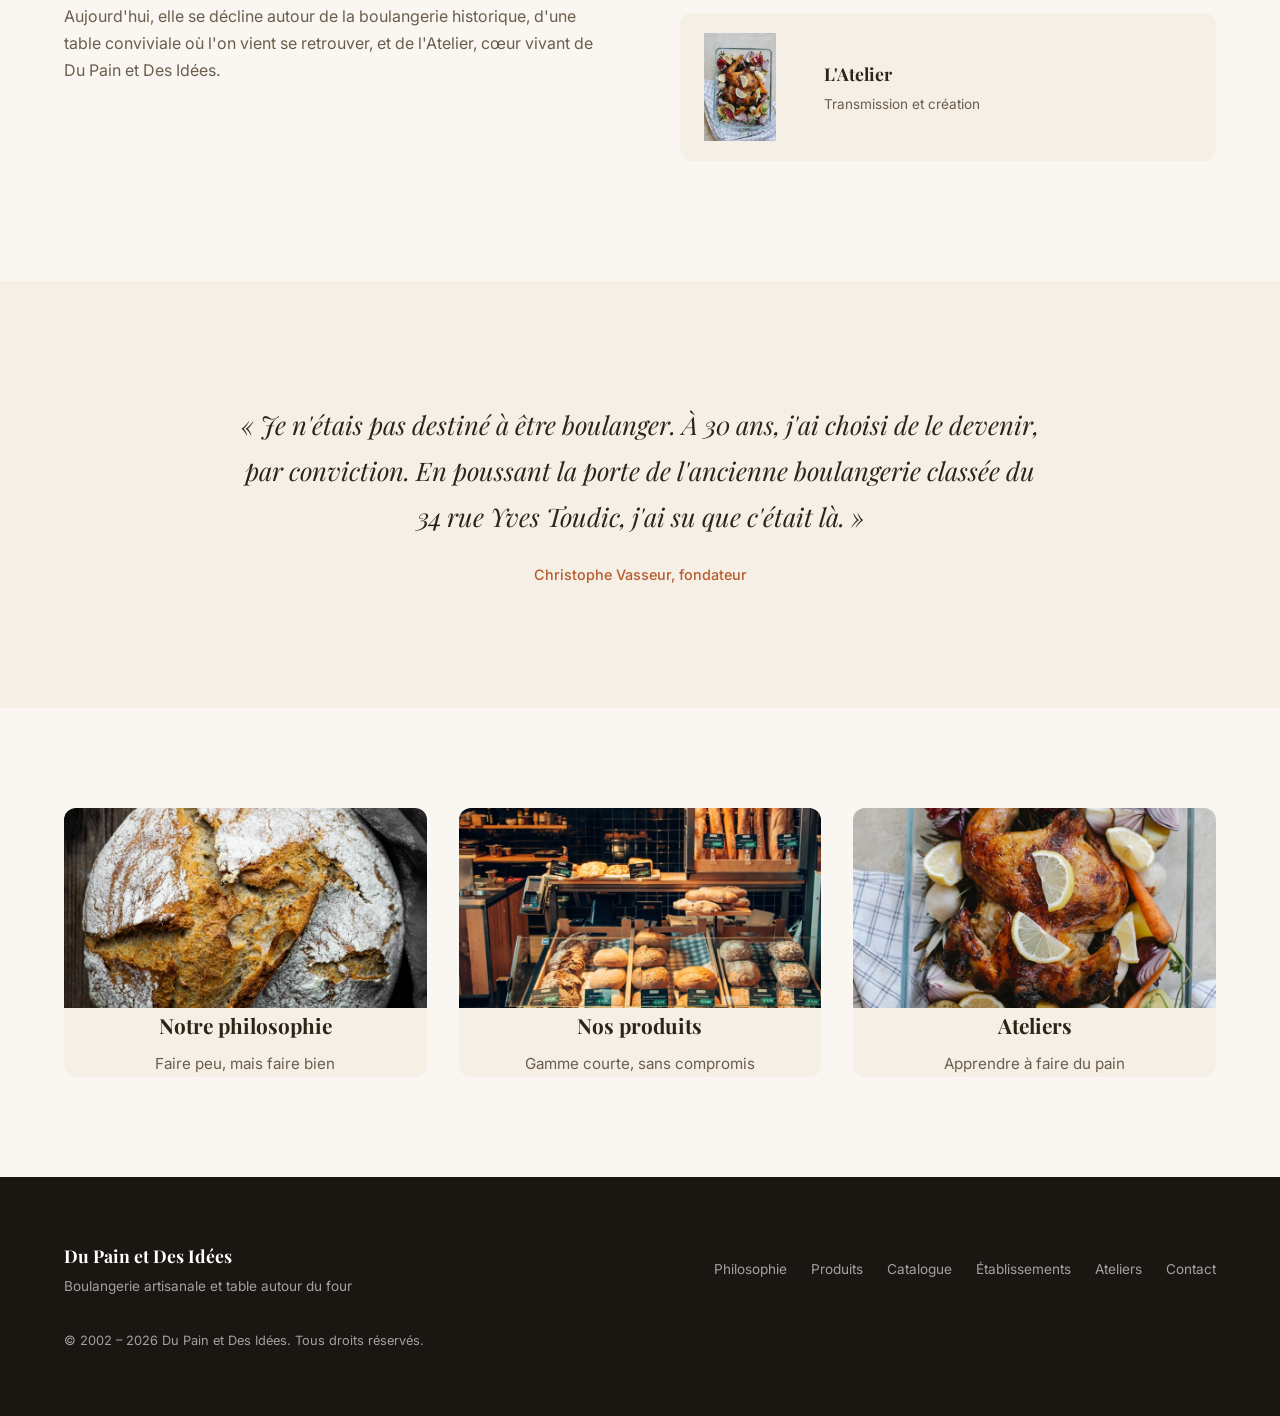
==== commit 5e008d86: "feat: replace emojis with real photos + add hero video - Hero video from official site (desktop HD M" ====
--- a/index.html
+++ b/index.html
@@ -39,9 +39,12 @@
     </div>
   </nav>
 
-  <!-- Hero -->
-  <section class="hero" id="hero">
-    <div class="hero-bg"></div>
+  <!-- Hero with Video -->
+  <section class="hero hero-video" id="hero">
+    <video class="hero-bg-video" autoplay muted loop playsinline poster="assets/images/hero-poster.jpg">
+      <source src="assets/video/hero-desktop.mp4" type="video/mp4">
+    </video>
+    <div class="hero-overlay"></div>
     <div class="hero-content">
       <p class="hero-tag reveal">Boulangerie artisanale fondée en 2002</p>
       <h1 class="hero-title reveal">
@@ -55,11 +58,21 @@
         <div class="hero-scroll-line"></div>
       </a>
     </div>
-    <div class="hero-quote reveal">
-      <blockquote>
-        «&nbsp;Je vous ferai un pain comme vous n'en avez jamais vu, et dans ce pain, il y aura de l'amour, et aussi beaucoup d'amitié.&nbsp;»
-        <cite>— Marcel Pagnol, <em>La Femme du Boulanger</em></cite>
-      </blockquote>
+    <button class="hero-video-toggle" id="videoToggle" aria-label="Pause video">
+      <span class="pause-icon">❚❚</span>
+      <span class="play-icon" style="display:none">▶</span>
+    </button>
+  </section>
+
+  <!-- Quote -->
+  <section class="hero-quote-section">
+    <div class="container">
+      <div class="hero-quote reveal">
+        <blockquote>
+          «&nbsp;Je vous ferai un pain comme vous n'en avez jamais vu, et dans ce pain, il y aura de l'amour, et aussi beaucoup d'amitié.&nbsp;»
+          <cite>— Marcel Pagnol, <em>La Femme du Boulanger</em></cite>
+        </blockquote>
+      </div>
     </div>
   </section>
 
@@ -74,21 +87,21 @@
         </div>
         <div class="intro-visual reveal-right">
           <a href="etablissements.html#boulangerie" class="intro-card">
-            <div class="intro-card-icon">🍞</div>
+            <div class="intro-card-img"><img src="assets/images/bread-artisan.jpg" alt="La Boulangerie" loading="lazy"></div>
             <div>
               <h3>La Boulangerie</h3>
               <p>L'histoire, le fournil, le pain</p>
             </div>
           </a>
           <a href="etablissements.html#table" class="intro-card">
-            <div class="intro-card-icon">🍷</div>
+            <div class="intro-card-img"><img src="assets/images/boulangerie-interieur.jpg" alt="La Table" loading="lazy"></div>
             <div>
               <h3>La Table</h3>
               <p>Convivialité autour du four</p>
             </div>
           </a>
           <a href="etablissements.html#atelier-lieu" class="intro-card">
-            <div class="intro-card-icon">✋</div>
+            <div class="intro-card-img"><img src="assets/images/mains-petrissage.jpg" alt="L'Atelier" loading="lazy"></div>
             <div>
               <h3>L'Atelier</h3>
               <p>Transmission et création</p>
@@ -114,17 +127,17 @@
     <div class="container">
       <div class="home-cta-grid reveal">
         <a href="philosophie.html" class="home-cta-card">
-          <span class="home-cta-icon">📖</span>
+          <div class="home-cta-img"><img src="assets/images/sourdough-closeup.jpg" alt="Philosophie" loading="lazy"></div>
           <h3>Notre philosophie</h3>
           <p>Faire peu, mais faire bien</p>
         </a>
         <a href="produits.html" class="home-cta-card">
-          <span class="home-cta-icon">🥖</span>
+          <div class="home-cta-img"><img src="assets/images/viennoiseries.jpg" alt="Produits" loading="lazy"></div>
           <h3>Nos produits</h3>
           <p>Gamme courte, sans compromis</p>
         </a>
         <a href="atelier.html" class="home-cta-card">
-          <span class="home-cta-icon">🤲</span>
+          <div class="home-cta-img"><img src="assets/images/mains-petrissage.jpg" alt="Ateliers" loading="lazy"></div>
           <h3>Ateliers</h3>
           <p>Apprendre à faire du pain</p>
         </a>
@@ -143,6 +156,7 @@
         <div class="footer-links">
           <a href="philosophie.html">Philosophie</a>
           <a href="produits.html">Produits</a>
+          <a href="catalogue.html">Catalogue</a>
           <a href="etablissements.html">Établissements</a>
           <a href="atelier.html">Ateliers</a>
           <a href="contact.html">Contact</a>
@@ -155,5 +169,16 @@
   </footer>
 
   <script src="js/main.js"></script>
+  <script>
+    // Video toggle
+    const video = document.querySelector('.hero-bg-video');
+    const toggle = document.getElementById('videoToggle');
+    if (video && toggle) {
+      toggle.addEventListener('click', () => {
+        if (video.paused) { video.play(); toggle.querySelector('.pause-icon').style.display=''; toggle.querySelector('.play-icon').style.display='none'; }
+        else { video.pause(); toggle.querySelector('.pause-icon').style.display='none'; toggle.querySelector('.play-icon').style.display=''; }
+      });
+    }
+  </script>
 </body>
 </html>
--- a/css/style.css
+++ b/css/style.css
@@ -47,6 +47,15 @@
 /* ===== HERO ===== */
 .hero{min-height:100vh;display:flex;flex-direction:column;justify-content:center;align-items:center;text-align:center;padding:calc(var(--nav-h) + 40px) 24px 60px;position:relative;overflow:hidden}
 .hero-bg{position:absolute;inset:0;background:radial-gradient(ellipse at 50% 30%,rgba(184,92,46,.06) 0%,transparent 70%),radial-gradient(ellipse at 80% 80%,rgba(201,169,110,.08) 0%,transparent 50%);z-index:0}
+.hero-video{position:relative;overflow:hidden}
+.hero-bg-video{position:absolute;inset:0;width:100%;height:100%;object-fit:cover;z-index:0}
+.hero-overlay{position:absolute;inset:0;background:linear-gradient(180deg,rgba(26,22,18,.3) 0%,rgba(26,22,18,.55) 100%);z-index:1}
+.hero-video .hero-content,.hero-video .hero-scroll{position:relative;z-index:2}
+.hero-video .hero-title,.hero-video .hero-tag,.hero-video .hero-sub,.hero-video .hero-scroll{color:#fff}
+.hero-video .hero-scroll-line{background:#fff}
+.hero-video-toggle{position:absolute;bottom:24px;right:24px;z-index:3;background:rgba(255,255,255,.15);backdrop-filter:blur(8px);border:1px solid rgba(255,255,255,.2);color:#fff;width:44px;height:44px;border-radius:50%;cursor:pointer;font-size:.8rem;display:flex;align-items:center;justify-content:center;transition:background .3s}
+.hero-video-toggle:hover{background:rgba(255,255,255,.25)}
+.hero-quote-section{padding:80px 0;background:var(--c-bg)}
 .hero-content{position:relative;z-index:1}
 .hero-tag{font-size:.85rem;letter-spacing:.15em;text-transform:uppercase;color:var(--c-accent);margin-bottom:24px;font-weight:500}
 .hero-title{font-family:var(--f-display);font-size:clamp(3rem,8vw,7rem);font-weight:700;line-height:1.05;letter-spacing:-.03em;color:var(--c-text)}
@@ -71,9 +80,12 @@
 .intro-text h2{font-family:var(--f-display);font-size:2rem;font-weight:600;line-height:1.3;margin-bottom:24px;letter-spacing:-.02em}
 .intro-text p{color:var(--c-text-light);margin-bottom:16px}
 .intro-visual{display:flex;flex-direction:column;gap:16px}
-.intro-card{background:var(--c-cream);padding:28px 32px;border-radius:var(--radius);display:flex;align-items:center;gap:20px;transition:transform .4s var(--ease),box-shadow .4s}
+.intro-card{background:var(--c-cream);padding:0;border-radius:var(--radius);display:flex;align-items:center;gap:0;overflow:hidden;transition:transform .4s var(--ease),box-shadow .4s;text-decoration:none}
 .intro-card:hover{transform:translateY(-4px);box-shadow:0 12px 40px rgba(0,0,0,.06)}
-.intro-card-icon{font-size:2rem}
+.intro-card-img{width:120px;height:100%;min-height:100px;flex-shrink:0;overflow:hidden}
+.intro-card-img img{width:100%;height:100%;object-fit:cover;transition:transform .6s var(--ease)}
+.intro-card:hover .intro-card-img img{transform:scale(1.08)}
+.intro-card>div{padding:20px 24px}
 .intro-card h3{font-family:var(--f-display);font-size:1.1rem;margin-bottom:4px}
 .intro-card p{font-size:.85rem;color:var(--c-text-light)}
 
@@ -129,12 +141,8 @@
 /* ===== LIVRE ===== */
 .livre{padding:120px 0}
 .livre-grid{display:grid;grid-template-columns:1fr 1.2fr;gap:80px;align-items:center}
-.livre-book{width:200px;height:280px;position:relative;perspective:800px}
-.livre-book-spine{position:absolute;left:0;top:0;bottom:0;width:30px;background:var(--c-accent-dark);border-radius:4px 0 0 4px;transform:rotateY(-10deg);transform-origin:right}
-.livre-book-cover{position:absolute;left:8px;top:0;right:0;bottom:0;background:linear-gradient(135deg,var(--c-accent) 0%,var(--c-accent-dark) 100%);border-radius:0 8px 8px 0;display:flex;flex-direction:column;align-items:center;justify-content:center;color:#fff;box-shadow:8px 8px 30px rgba(0,0,0,.15);transition:transform .6s var(--ease)}
-.livre-book:hover .livre-book-cover{transform:rotateY(-8px)}
-.livre-book-cover span{font-size:3rem;margin-bottom:12px}
-.livre-book-cover p{font-family:var(--f-display);font-size:1.1rem}
+.livre-img-large{border-radius:var(--radius);overflow:hidden;box-shadow:0 20px 60px rgba(0,0,0,.12)}
+.livre-img-large img{width:100%;height:400px;object-fit:cover;display:block}
 .livre-text h2{font-family:var(--f-display);font-size:clamp(2rem,4vw,2.8rem);margin-bottom:20px}
 .livre-text p{color:var(--c-text-light);margin-bottom:16px}
 .livre-avail{color:var(--c-accent)!important;font-weight:600;font-size:1rem!important;margin-top:8px!important}
@@ -199,9 +207,11 @@
 /* ===== HOME CTA CARDS ===== */
 .home-cta{padding:100px 0}
 .home-cta-grid{display:grid;grid-template-columns:repeat(3,1fr);gap:32px}
-.home-cta-card{display:block;background:var(--c-cream);padding:48px 32px;border-radius:var(--radius);text-align:center;transition:transform .4s var(--ease),box-shadow .4s}
+.home-cta-card{display:block;background:var(--c-cream);padding:0;border-radius:var(--radius);text-align:center;overflow:hidden;transition:transform .4s var(--ease),box-shadow .4s;text-decoration:none}
 .home-cta-card:hover{transform:translateY(-6px);box-shadow:0 20px 60px rgba(0,0,0,.07)}
-.home-cta-icon{font-size:3rem;display:block;margin-bottom:16px}
+.home-cta-img{height:200px;overflow:hidden}
+.home-cta-img img{width:100%;height:100%;object-fit:cover;transition:transform .6s var(--ease)}
+.home-cta-card:hover .home-cta-img img{transform:scale(1.06)}
 .home-cta-card h3{font-family:var(--f-display);font-size:1.3rem;margin-bottom:8px}
 .home-cta-card p{color:var(--c-text-light);font-size:.95rem}
 
@@ -213,9 +223,9 @@
 .etab-detail-text h2{font-family:var(--f-display);font-size:clamp(2rem,4vw,2.8rem);margin-bottom:20px}
 .etab-detail-text p{color:var(--c-text-light);margin-bottom:16px;line-height:1.8}
 .etab-detail-text address{font-style:normal;font-size:.95rem;color:var(--c-accent);margin-top:24px;line-height:1.7}
-.etab-detail-placeholder{width:100%;height:360px;background:var(--c-cream);border-radius:var(--radius);display:flex;flex-direction:column;align-items:center;justify-content:center;text-align:center;border:1px solid rgba(0,0,0,.04)}
-.etab-detail-placeholder span{font-size:4rem;margin-bottom:16px}
-.etab-detail-placeholder p{font-family:var(--f-display);font-size:1.1rem;color:var(--c-text-light);line-height:1.6}
+.etab-detail-img{border-radius:var(--radius);overflow:hidden;box-shadow:0 20px 60px rgba(0,0,0,.1)}
+.etab-detail-img img{width:100%;height:360px;object-fit:cover;display:block;transition:transform .6s var(--ease)}
+.etab-detail-img:hover img{transform:scale(1.03)}
 
 /* ===== PRODUITS CAT ===== */
 .produits-categories{display:grid;grid-template-columns:repeat(2,1fr);gap:32px}
@@ -272,9 +282,9 @@
 .catalogue-grid{display:grid;grid-template-columns:repeat(3,1fr);gap:28px}
 .catalogue-card{background:#fff;border-radius:var(--radius);overflow:hidden;transition:transform .4s var(--ease),box-shadow .4s,opacity .3s;border:1px solid rgba(0,0,0,.04)}
 .catalogue-card:hover{transform:translateY(-6px);box-shadow:0 20px 60px rgba(0,0,0,.08)}
-.catalogue-img{height:180px;background:var(--c-cream);display:flex;align-items:center;justify-content:center;border-bottom:1px solid rgba(0,0,0,.04)}
-.catalogue-img span{font-size:4rem;transition:transform .4s var(--ease)}
-.catalogue-card:hover .catalogue-img span{transform:scale(1.15) rotate(-5deg)}
+.catalogue-img{height:200px;overflow:hidden;border-bottom:1px solid rgba(0,0,0,.04)}
+.catalogue-img img{width:100%;height:100%;object-fit:cover;transition:transform .6s var(--ease)}
+.catalogue-card:hover .catalogue-img img{transform:scale(1.06)}
 .catalogue-body{padding:28px}
 .catalogue-tag{display:inline-block;font-size:.7rem;letter-spacing:.1em;text-transform:uppercase;color:var(--c-accent);font-weight:600;background:rgba(184,92,46,.08);padding:4px 12px;border-radius:100px;margin-bottom:12px}
 .catalogue-body h3{font-family:var(--f-display);font-size:1.15rem;margin-bottom:8px}
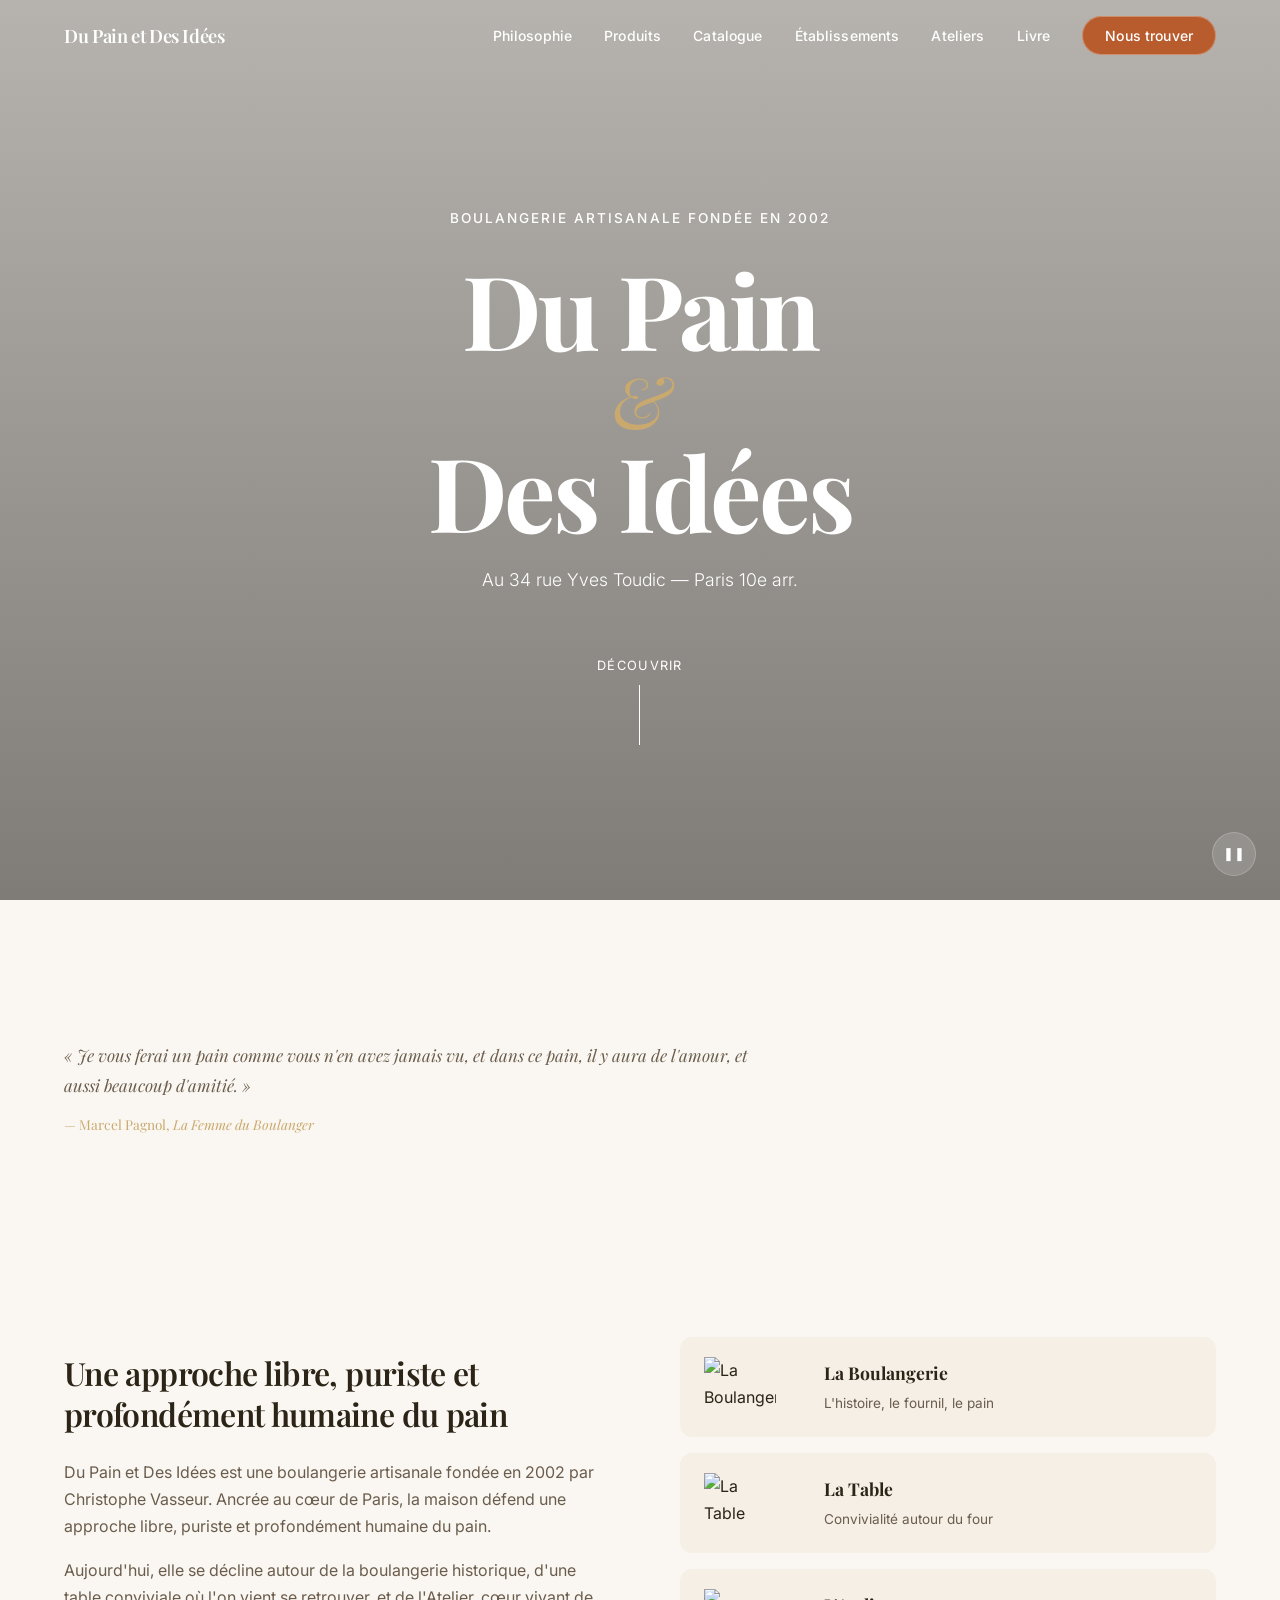
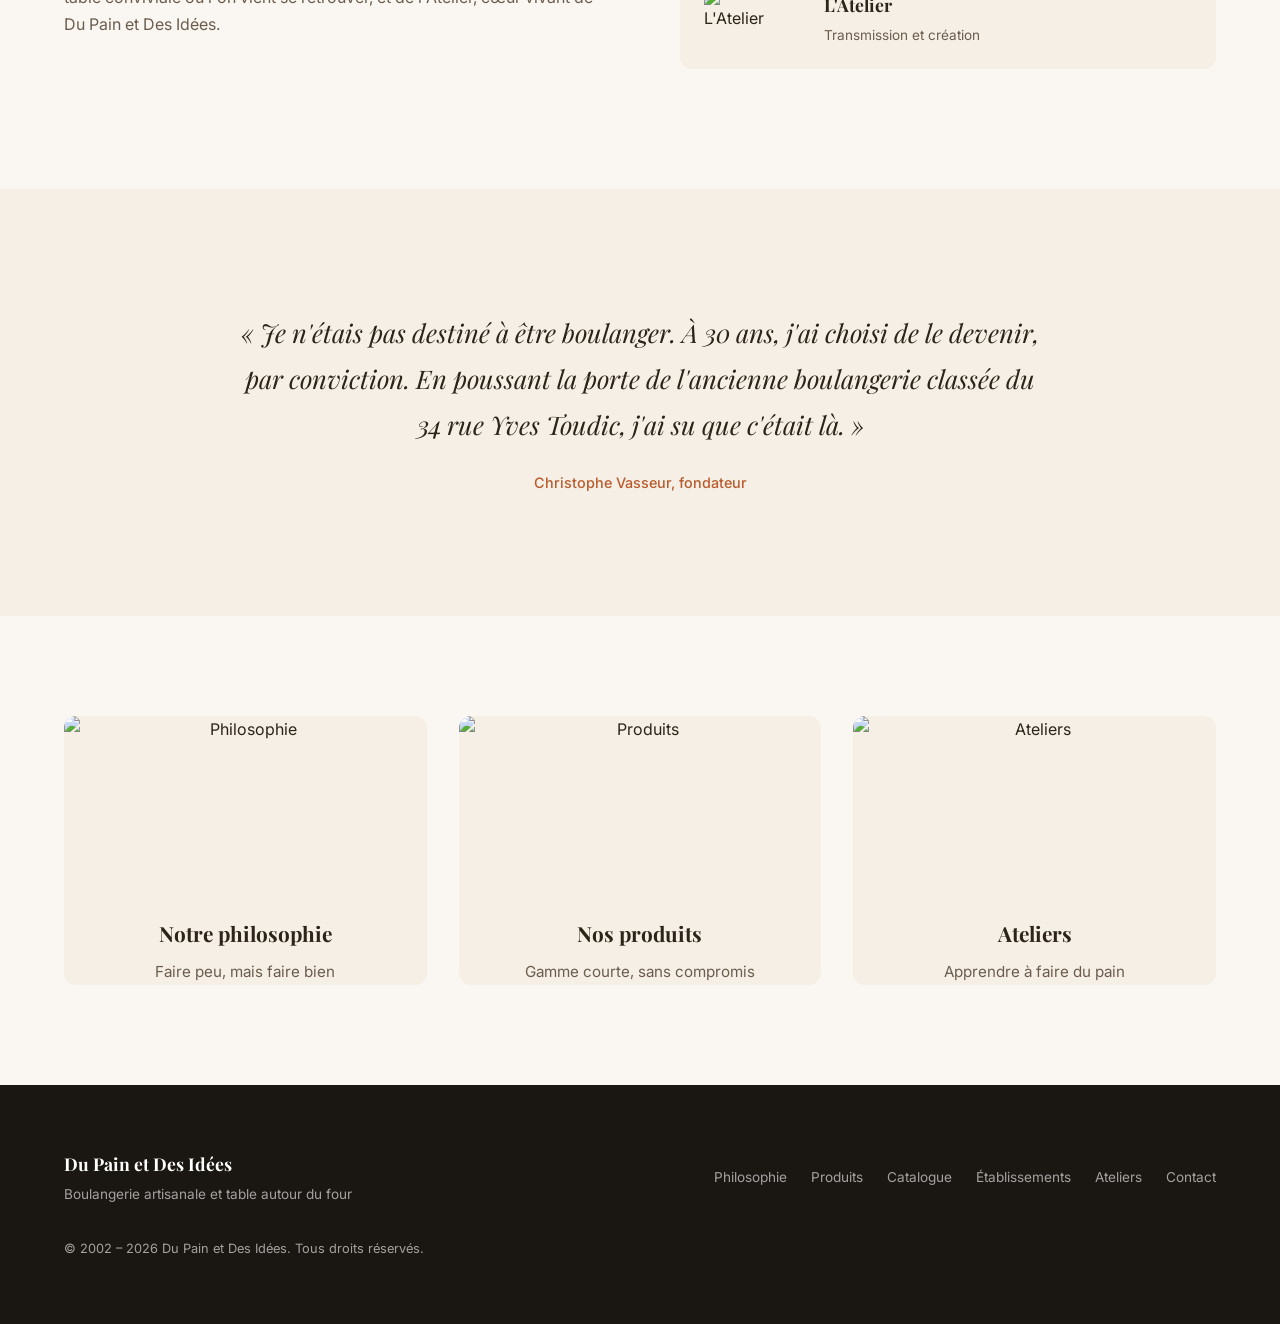
==== commit fab9b582: "fix: nav text visible over hero video - Nav logo + links turn white when video hero is active - CTA " ====
--- a/index.html
+++ b/index.html
@@ -10,7 +10,7 @@
   <link href="https://fonts.googleapis.com/css2?family=Playfair+Display:ital,wght@0,400;0,600;0,700;1,400&family=Inter:wght@300;400;500;600&display=swap" rel="stylesheet">
   <link rel="stylesheet" href="css/style.css">
 </head>
-<body>
+<body class="hero-video-page">
 
   <!-- Loader -->
   <div class="loader" id="loader">
--- a/css/style.css
+++ b/css/style.css
@@ -51,6 +51,11 @@
 .hero-bg-video{position:absolute;inset:0;width:100%;height:100%;object-fit:cover;z-index:0}
 .hero-overlay{position:absolute;inset:0;background:linear-gradient(180deg,rgba(26,22,18,.3) 0%,rgba(26,22,18,.55) 100%);z-index:1}
 .hero-video .hero-content,.hero-video .hero-scroll{position:relative;z-index:2}
+.hero-video~.footer,.hero-video+.hero-quote-section+.footer{background:var(--c-dark)}
+.hero-video-page .nav:not(.scrolled) .nav-logo,.hero-video-page .nav:not(.scrolled) .nav-links a{color:#fff}
+.hero-video-page .nav:not(.scrolled) .nav-cta{background:rgba(255,255,255,.15);border:1px solid rgba(255,255,255,.3);color:#fff}
+.hero-video-page .nav:not(.scrolled) .nav-cta:hover{background:rgba(255,255,255,.25)}
+.hero-video-page .nav:not(.scrolled) .nav-toggle span{background:#fff}
 .hero-video .hero-title,.hero-video .hero-tag,.hero-video .hero-sub,.hero-video .hero-scroll{color:#fff}
 .hero-video .hero-scroll-line{background:#fff}
 .hero-video-toggle{position:absolute;bottom:24px;right:24px;z-index:3;background:rgba(255,255,255,.15);backdrop-filter:blur(8px);border:1px solid rgba(255,255,255,.2);color:#fff;width:44px;height:44px;border-radius:50%;cursor:pointer;font-size:.8rem;display:flex;align-items:center;justify-content:center;transition:background .3s}
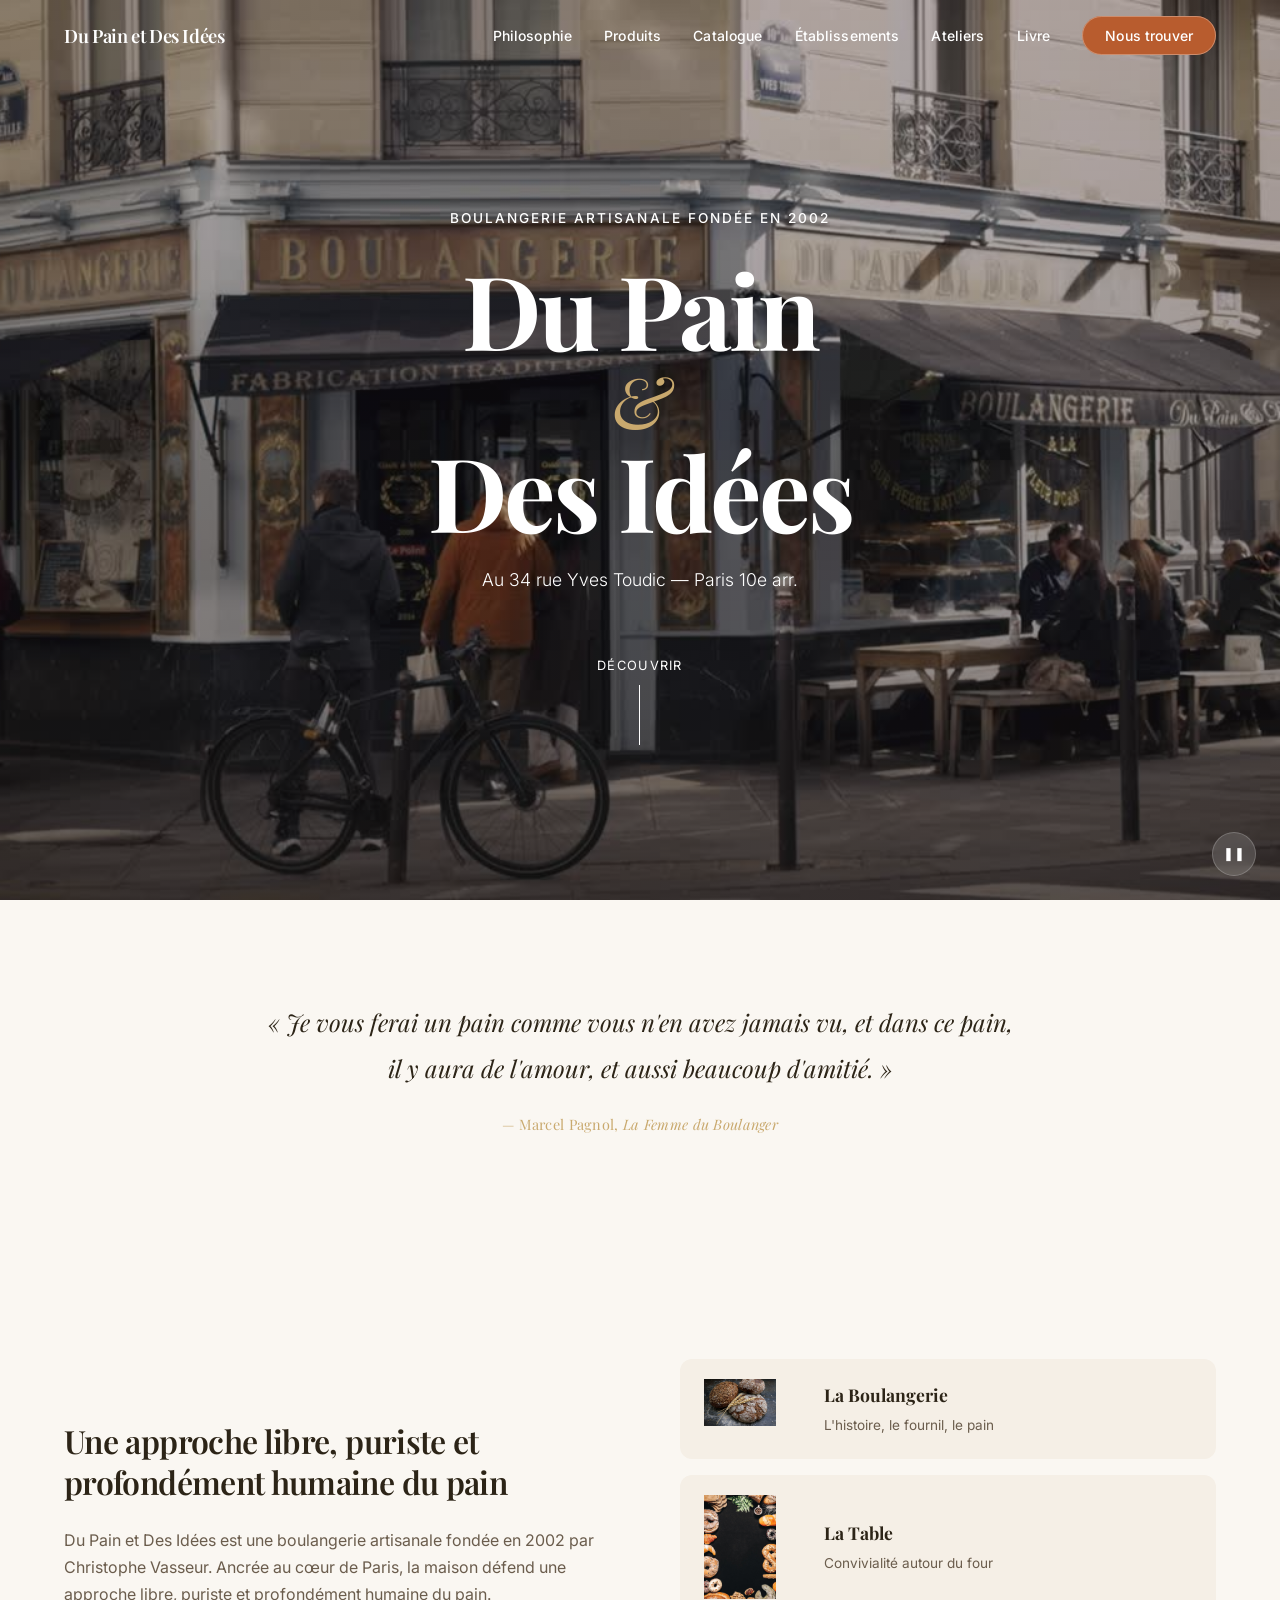
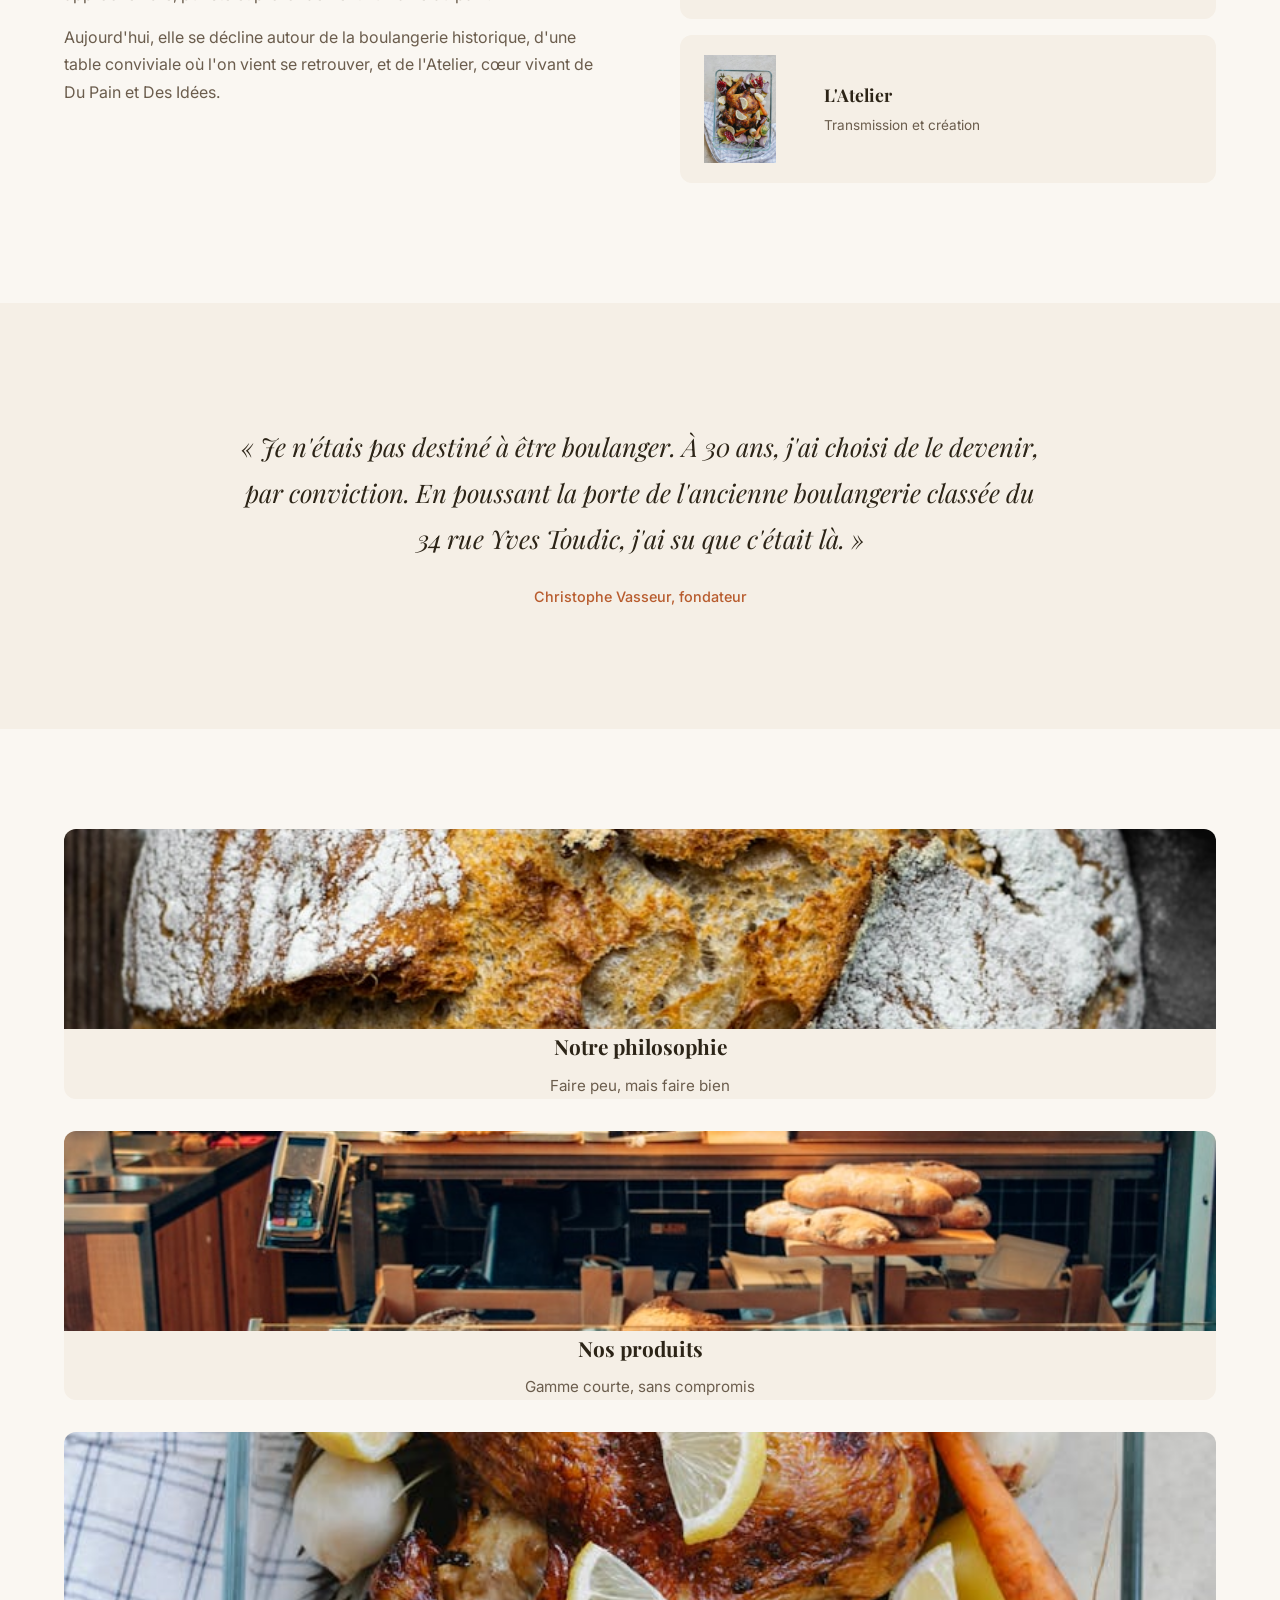
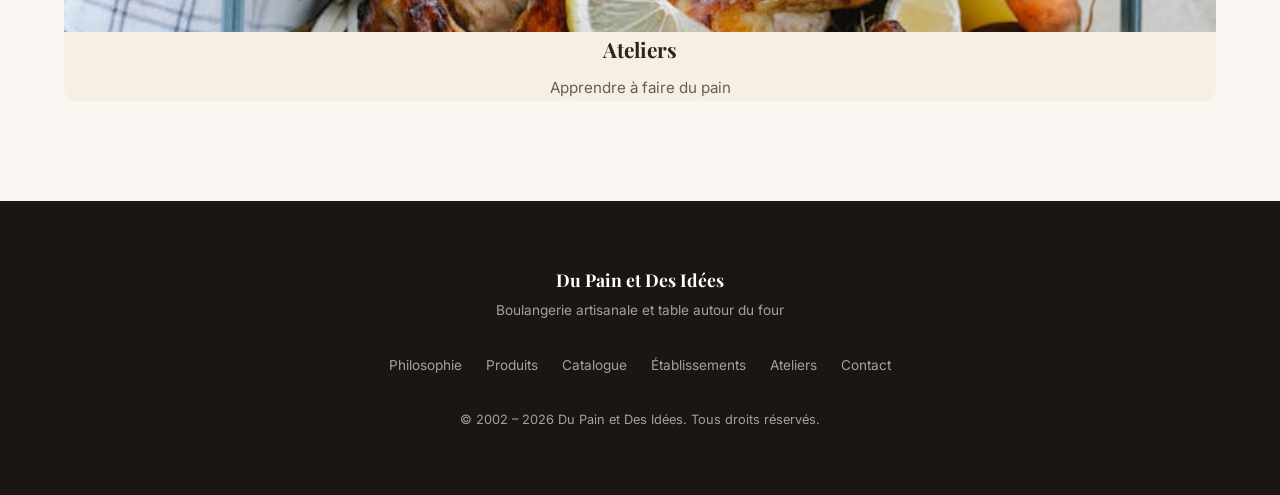
==== commit ca7c1ec6: "fix: mobile nav, permanent quote, real map 1. Mobile nav: full-screen overlay, centered links, anima" ====
--- a/index.html
+++ b/index.html
@@ -67,7 +67,7 @@
   <!-- Quote -->
   <section class="hero-quote-section">
     <div class="container">
-      <div class="hero-quote reveal">
+      <div class="hero-quote-centered">
         <blockquote>
           «&nbsp;Je vous ferai un pain comme vous n'en avez jamais vu, et dans ce pain, il y aura de l'amour, et aussi beaucoup d'amitié.&nbsp;»
           <cite>— Marcel Pagnol, <em>La Femme du Boulanger</em></cite>
--- a/css/style.css
+++ b/css/style.css
@@ -60,7 +60,10 @@
 .hero-video .hero-scroll-line{background:#fff}
 .hero-video-toggle{position:absolute;bottom:24px;right:24px;z-index:3;background:rgba(255,255,255,.15);backdrop-filter:blur(8px);border:1px solid rgba(255,255,255,.2);color:#fff;width:44px;height:44px;border-radius:50%;cursor:pointer;font-size:.8rem;display:flex;align-items:center;justify-content:center;transition:background .3s}
 .hero-video-toggle:hover{background:rgba(255,255,255,.25)}
-.hero-quote-section{padding:80px 0;background:var(--c-bg)}
+.hero-quote-section{padding:100px 0;background:var(--c-bg)}
+.hero-quote-centered{text-align:center;max-width:800px;margin:0 auto;padding:0 24px}
+.hero-quote-centered blockquote{font-family:var(--f-display);font-style:italic;font-size:clamp(1.1rem,2.2vw,1.5rem);line-height:1.9;color:var(--c-text)}
+.hero-quote-centered cite{display:block;margin-top:20px;font-size:.9rem;font-style:normal;color:var(--c-gold);letter-spacing:.02em}
 .hero-content{position:relative;z-index:1}
 .hero-tag{font-size:.85rem;letter-spacing:.15em;text-transform:uppercase;color:var(--c-accent);margin-bottom:24px;font-weight:500}
 .hero-title{font-family:var(--f-display);font-size:clamp(3rem,8vw,7rem);font-weight:700;line-height:1.05;letter-spacing:-.03em;color:var(--c-text)}
@@ -276,6 +279,10 @@
 .horaire .jour{color:var(--c-text)}
 .horaire .heures{color:var(--c-text-light)}
 
+/* ===== MAP EMBED ===== */
+.map-embed{width:100%;height:360px;border:none;border-radius:var(--radius);display:block}
+.map-link{margin-top:16px;display:inline-block}
+
 /* ===== CATALOGUE FILTERS ===== */
 .catalogue-filters{padding:0 0 40px}
 .filters-bar{display:flex;flex-wrap:wrap;gap:12px;justify-content:center}
@@ -311,10 +318,7 @@
   .intro-visual{flex-direction:row;flex-wrap:wrap}
   .intro-card{flex:1;min-width:200px}
 }
-@media(max-width:768px){
-  .nav-links{display:none;position:absolute;top:var(--nav-h);left:0;right:0;background:var(--c-bg);flex-direction:column;padding:24px;gap:16px;box-shadow:0 12px 40px rgba(0,0,0,.08)}
-  .nav-links.open{display:flex}
-  .nav-toggle{display:flex}
+
   .etab-grid,.home-cta-grid,.produits-categories,.catalogue-grid{grid-template-columns:1fr}
   .produits-stats{gap:32px}
   .stat-number{font-size:2.5rem}
@@ -322,6 +326,18 @@
   .footer-copy{text-align:center}
   .newsletter-form{flex-direction:column}
 }
+@media(max-width:768px){
+  .nav-links{display:none;position:fixed;top:0;left:0;right:0;bottom:0;background:var(--c-bg);flex-direction:column;justify-content:center;align-items:center;gap:28px;padding:80px 24px 40px;z-index:99;transition:opacity .3s}
+  .nav-links.open{display:flex}
+  .nav-links a{font-size:1.4rem;font-weight:500;color:var(--c-text)!important}
+  .nav-links .nav-cta{font-size:1rem;padding:12px 28px;background:var(--c-accent)!important;color:#fff!important;border:none}
+  .nav-toggle{display:flex;z-index:101}
+  .nav-toggle.active span:nth-child(1){transform:rotate(45deg) translate(5px,5px)}
+  .nav-toggle.active span:nth-child(2){opacity:0}
+  .nav-toggle.active span:nth-child(3){transform:rotate(-45deg) translate(5px,-5px)}
+  .hero-video-page .nav-links.open a{color:var(--c-text)!important}
+  .hero-video-page .nav-links.open .nav-cta{background:var(--c-accent)!important;color:#fff!important}
+}
 @media(max-width:480px){
   .hero-title{font-size:2.8rem}
   .page-header h1{font-size:2.5rem}
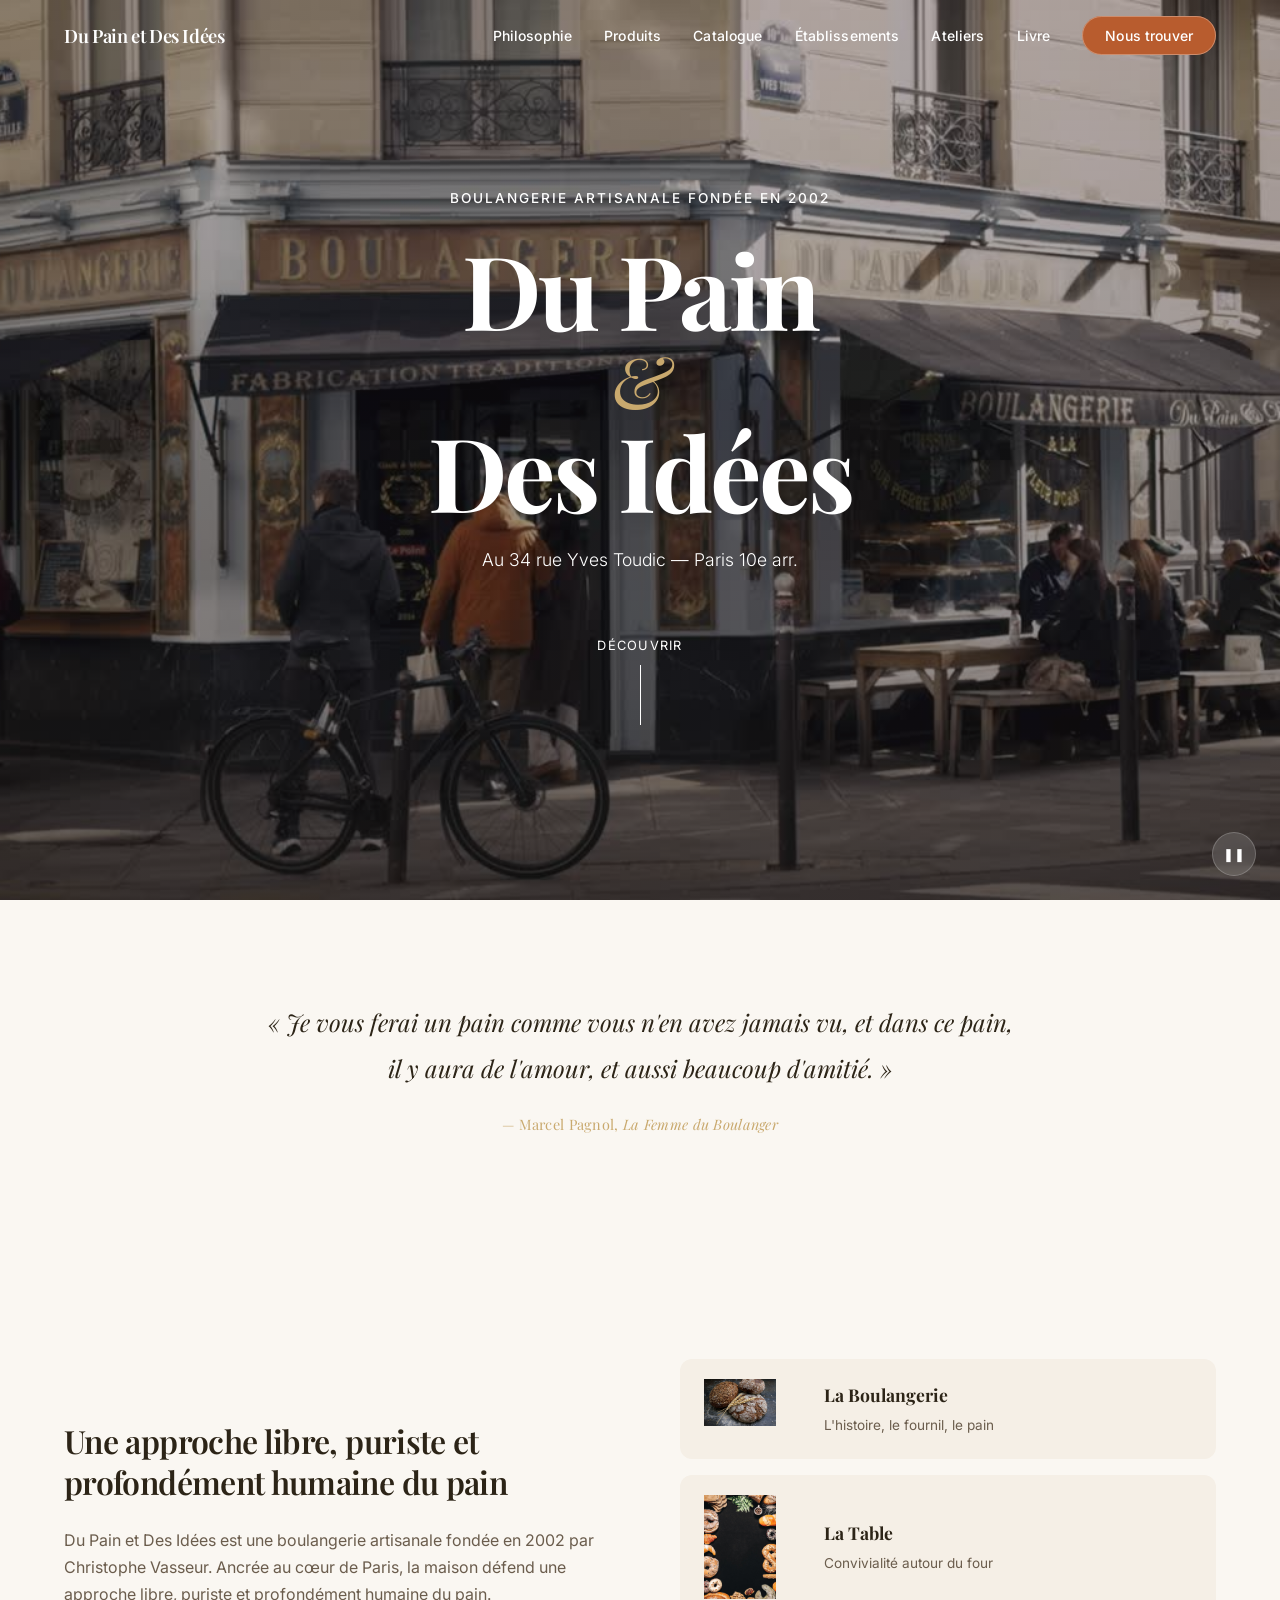
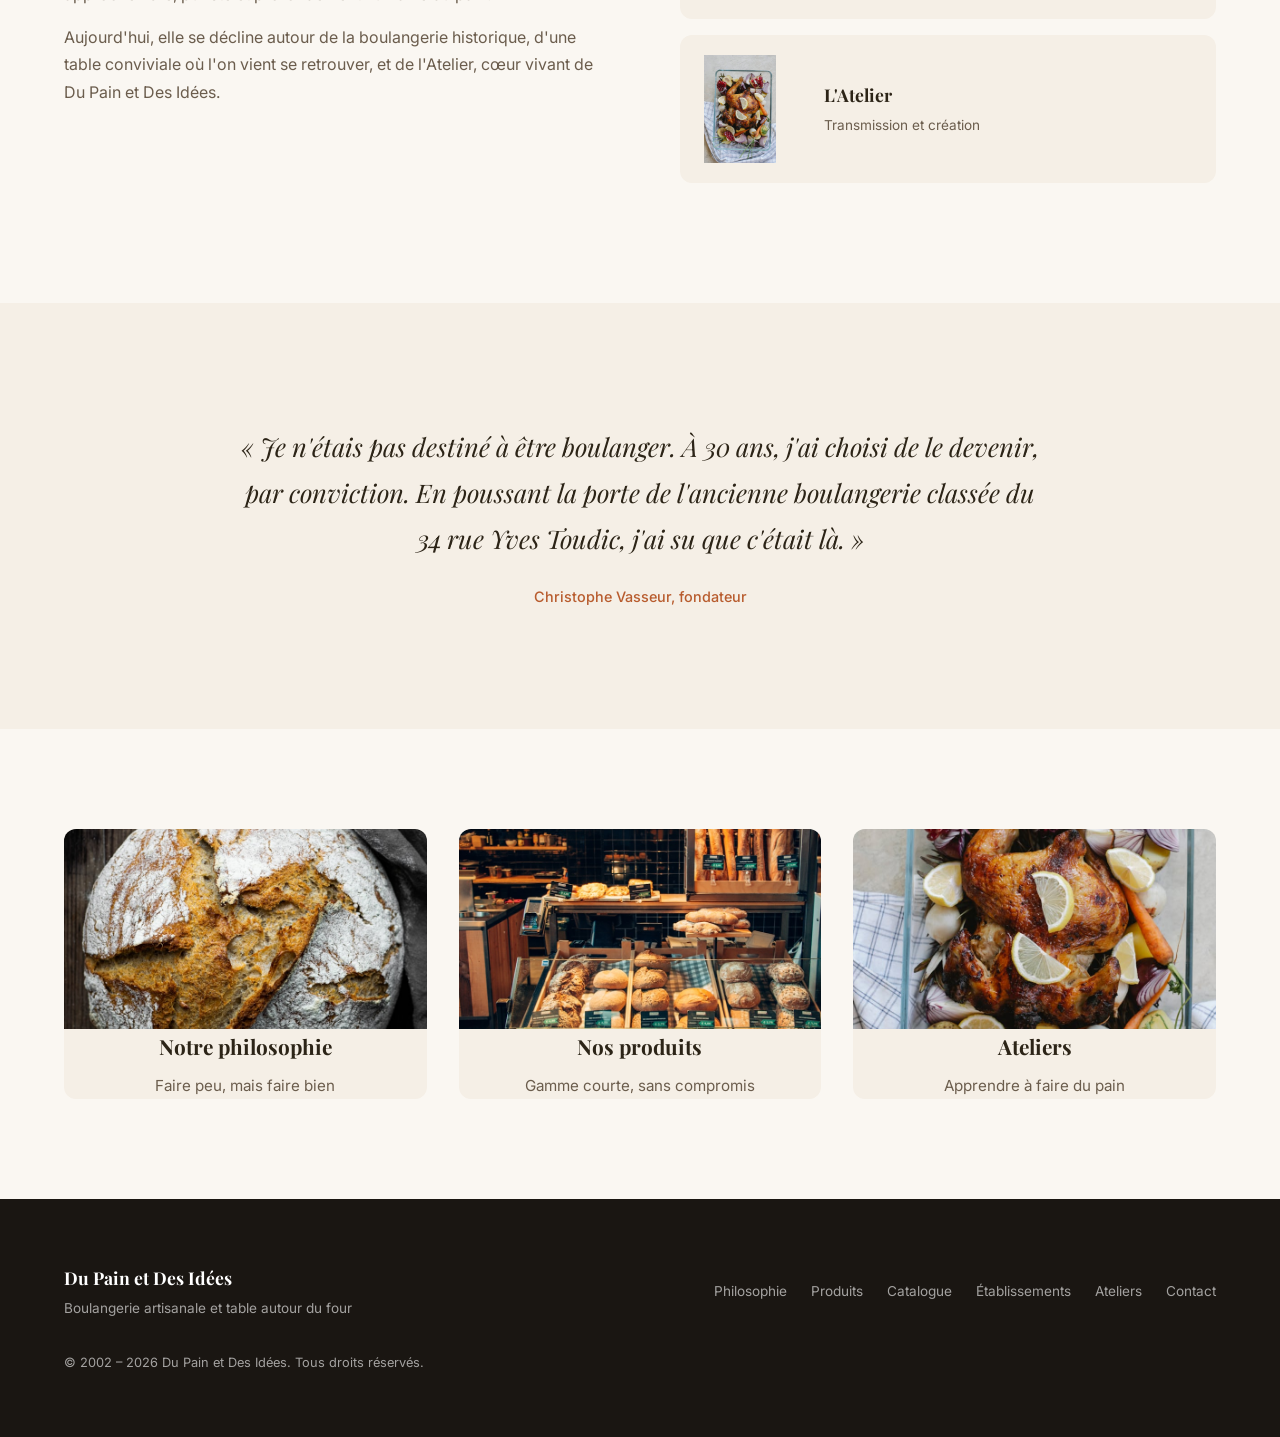
==== commit 709759e5: "fix: hero image fallback, video hidden on mobile - Hero uses poster image as CSS background (always " ====
--- a/index.html
+++ b/index.html
@@ -40,8 +40,8 @@
   </nav>
 
   <!-- Hero with Video -->
-  <section class="hero hero-video" id="hero">
-    <video class="hero-bg-video" autoplay muted loop playsinline poster="assets/images/hero-poster.jpg">
+  <section class="hero hero-video" id="hero" style="background-image:url('assets/images/hero-poster.jpg');background-size:cover;background-position:center">
+    <video class="hero-bg-video" autoplay muted loop playsinline preload="metadata" poster="assets/images/hero-poster.jpg">
       <source src="assets/video/hero-desktop.mp4" type="video/mp4">
     </video>
     <div class="hero-overlay"></div>
--- a/css/style.css
+++ b/css/style.css
@@ -17,9 +17,10 @@
   --radius:12px;
   --nav-h:72px;
 }
-html{scroll-behavior:smooth;font-size:16px}
-body{font-family:var(--f-body);color:var(--c-text);background:var(--c-bg);line-height:1.7;overflow-x:hidden;-webkit-font-smoothing:antialiased}
-img{max-width:100%;display:block}
+html{scroll-behavior:smooth;font-size:16px;-webkit-text-size-adjust:100%}
+body{font-family:var(--f-body);color:var(--c-text);background:var(--c-bg);line-height:1.7;overflow-x:hidden;-webkit-font-smoothing:antialiased;overflow-wrap:break-word;word-wrap:break-word}
+img{max-width:100%;height:auto;display:block}
+iframe{max-width:100%}
 a{color:inherit;text-decoration:none}
 ul{list-style:none}
 .container{max-width:1200px;margin:0 auto;padding:0 24px}
@@ -45,10 +46,10 @@
 .nav-toggle span{width:22px;height:2px;background:var(--c-text);border-radius:2px;transition:transform .3s,opacity .3s}
 
 /* ===== HERO ===== */
-.hero{min-height:100vh;display:flex;flex-direction:column;justify-content:center;align-items:center;text-align:center;padding:calc(var(--nav-h) + 40px) 24px 60px;position:relative;overflow:hidden}
+.hero{display:flex;flex-direction:column;justify-content:center;align-items:center;text-align:center;padding:0 24px;position:relative;overflow:hidden}
 .hero-bg{position:absolute;inset:0;background:radial-gradient(ellipse at 50% 30%,rgba(184,92,46,.06) 0%,transparent 70%),radial-gradient(ellipse at 80% 80%,rgba(201,169,110,.08) 0%,transparent 50%);z-index:0}
-.hero-video{position:relative;overflow:hidden}
-.hero-bg-video{position:absolute;inset:0;width:100%;height:100%;object-fit:cover;z-index:0}
+.hero-video{position:relative;overflow:hidden;height:100vh;height:100dvh;background-size:cover;background-position:center;background-repeat:no-repeat}
+.hero-bg-video{position:absolute;top:0;left:0;width:100%;height:100%;object-fit:cover;z-index:0}
 .hero-overlay{position:absolute;inset:0;background:linear-gradient(180deg,rgba(26,22,18,.3) 0%,rgba(26,22,18,.55) 100%);z-index:1}
 .hero-video .hero-content,.hero-video .hero-scroll{position:relative;z-index:2}
 .hero-video~.footer,.hero-video+.hero-quote-section+.footer{background:var(--c-dark)}
@@ -64,9 +65,9 @@
 .hero-quote-centered{text-align:center;max-width:800px;margin:0 auto;padding:0 24px}
 .hero-quote-centered blockquote{font-family:var(--f-display);font-style:italic;font-size:clamp(1.1rem,2.2vw,1.5rem);line-height:1.9;color:var(--c-text)}
 .hero-quote-centered cite{display:block;margin-top:20px;font-size:.9rem;font-style:normal;color:var(--c-gold);letter-spacing:.02em}
-.hero-content{position:relative;z-index:1}
+.hero-content{position:relative;z-index:1;width:100%;min-height:100vh;min-height:100dvh;display:flex;flex-direction:column;justify-content:center;align-items:center;padding:var(--nav-h) 0 60px}
 .hero-tag{font-size:.85rem;letter-spacing:.15em;text-transform:uppercase;color:var(--c-accent);margin-bottom:24px;font-weight:500}
-.hero-title{font-family:var(--f-display);font-size:clamp(3rem,8vw,7rem);font-weight:700;line-height:1.05;letter-spacing:-.03em;color:var(--c-text)}
+.hero-title{font-family:var(--f-display);font-size:clamp(2.5rem,8vw,7rem);font-weight:700;line-height:1.05;letter-spacing:-.03em;color:var(--c-text)}
 .hero-title span{display:block}
 .hero-amp{font-style:italic;font-weight:400;color:var(--c-gold);font-size:.7em}
 .hero-sub{font-size:1.1rem;color:var(--c-text-light);margin-top:20px;font-weight:300}
@@ -88,7 +89,7 @@
 .intro-text h2{font-family:var(--f-display);font-size:2rem;font-weight:600;line-height:1.3;margin-bottom:24px;letter-spacing:-.02em}
 .intro-text p{color:var(--c-text-light);margin-bottom:16px}
 .intro-visual{display:flex;flex-direction:column;gap:16px}
-.intro-card{background:var(--c-cream);padding:0;border-radius:var(--radius);display:flex;align-items:center;gap:0;overflow:hidden;transition:transform .4s var(--ease),box-shadow .4s;text-decoration:none}
+.intro-card{background:var(--c-cream);padding:0;border-radius:var(--radius);display:flex;align-items:center;gap:0;overflow:hidden;transition:transform .4s var(--ease),box-shadow .4s;text-decoration:none;width:100%}
 .intro-card:hover{transform:translateY(-4px);box-shadow:0 12px 40px rgba(0,0,0,.06)}
 .intro-card-img{width:120px;height:100%;min-height:100px;flex-shrink:0;overflow:hidden}
 .intro-card-img img{width:100%;height:100%;object-fit:cover;transition:transform .6s var(--ease)}
@@ -315,18 +316,13 @@
 @media(max-width:1024px){
   .intro-grid,.philosophie-grid,.atelier-grid,.livre-grid,.contact-grid,.etab-detail-grid{grid-template-columns:1fr;gap:48px}
   .etab-grid{grid-template-columns:1fr 1fr}
-  .intro-visual{flex-direction:row;flex-wrap:wrap}
-  .intro-card{flex:1;min-width:200px}
-}
-
-  .etab-grid,.home-cta-grid,.produits-categories,.catalogue-grid{grid-template-columns:1fr}
-  .produits-stats{gap:32px}
-  .stat-number{font-size:2.5rem}
-  .footer-inner{flex-direction:column;text-align:center}
-  .footer-copy{text-align:center}
-  .newsletter-form{flex-direction:column}
+  .catalogue-grid{grid-template-columns:repeat(2,1fr)}
+  .intro-visual{flex-direction:column}
 }
 @media(max-width:768px){
+  .container{padding:0 16px}
+  .hero{padding:0 16px}
+  .hero-content{padding:var(--nav-h) 0 40px}
   .nav-links{display:none;position:fixed;top:0;left:0;right:0;bottom:0;background:var(--c-bg);flex-direction:column;justify-content:center;align-items:center;gap:28px;padding:80px 24px 40px;z-index:99;transition:opacity .3s}
   .nav-links.open{display:flex}
   .nav-links a{font-size:1.4rem;font-weight:500;color:var(--c-text)!important}
@@ -337,9 +333,34 @@
   .nav-toggle.active span:nth-child(3){transform:rotate(-45deg) translate(5px,-5px)}
   .hero-video-page .nav-links.open a{color:var(--c-text)!important}
   .hero-video-page .nav-links.open .nav-cta{background:var(--c-accent)!important;color:#fff!important}
+  .etab-grid,.home-cta-grid,.produits-categories,.catalogue-grid{grid-template-columns:1fr}
+  .intro-visual{flex-direction:column}
+  .intro-card{width:100%}
+  .produits-stats{gap:32px}
+  .stat-number{font-size:2.5rem}
+  .footer-inner{flex-direction:column;text-align:center}
+  .footer-copy{text-align:center}
+  .newsletter-form{flex-direction:column}
+  .hero-title{font-size:3.2rem}
+  .hero-quote-centered blockquote{font-size:1.1rem}
+  .hero-quote-section{padding:60px 0}
+  .atelier-grid{grid-template-columns:1fr}
+  .livre-grid{grid-template-columns:1fr}
+  .map-embed{height:280px}
+  .filters-bar{gap:8px}
+  .filter-btn{padding:8px 16px;font-size:.8rem}
+  .page-section{padding:60px 0}
+  .philosophie-card{padding:28px}
+  .produit-categorie{padding:28px}
+  .catalogue-body{padding:20px}
+}
+@media(max-width:768px){
+  .hero-bg-video{display:none}
 }
 @media(max-width:480px){
-  .hero-title{font-size:2.8rem}
-  .page-header h1{font-size:2.5rem}
+  .hero-title{font-size:2.5rem}
+  .page-header h1{font-size:2rem}
   .produits-stats{flex-direction:column;gap:24px}
-}
+  .hero-quote-section{padding:40px 0}
+  .founder-quote{padding:60px 0}
+}
